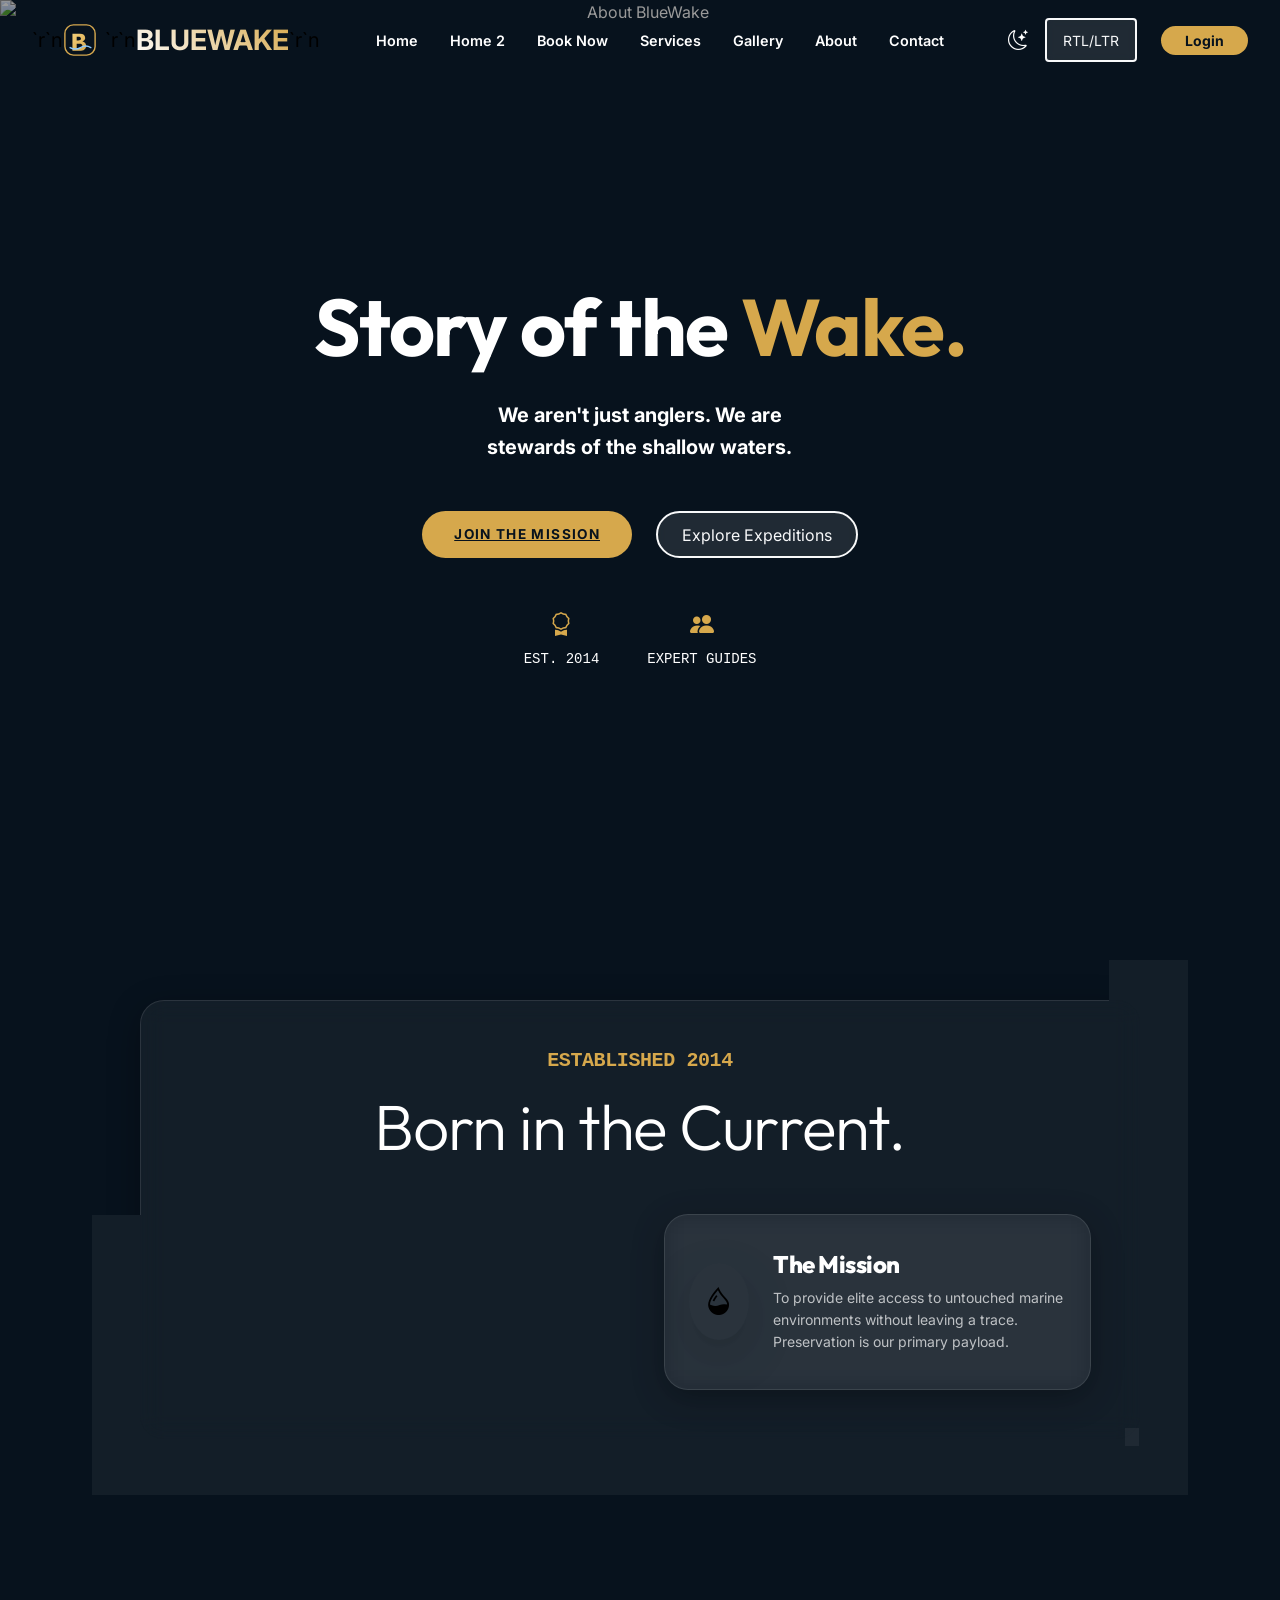
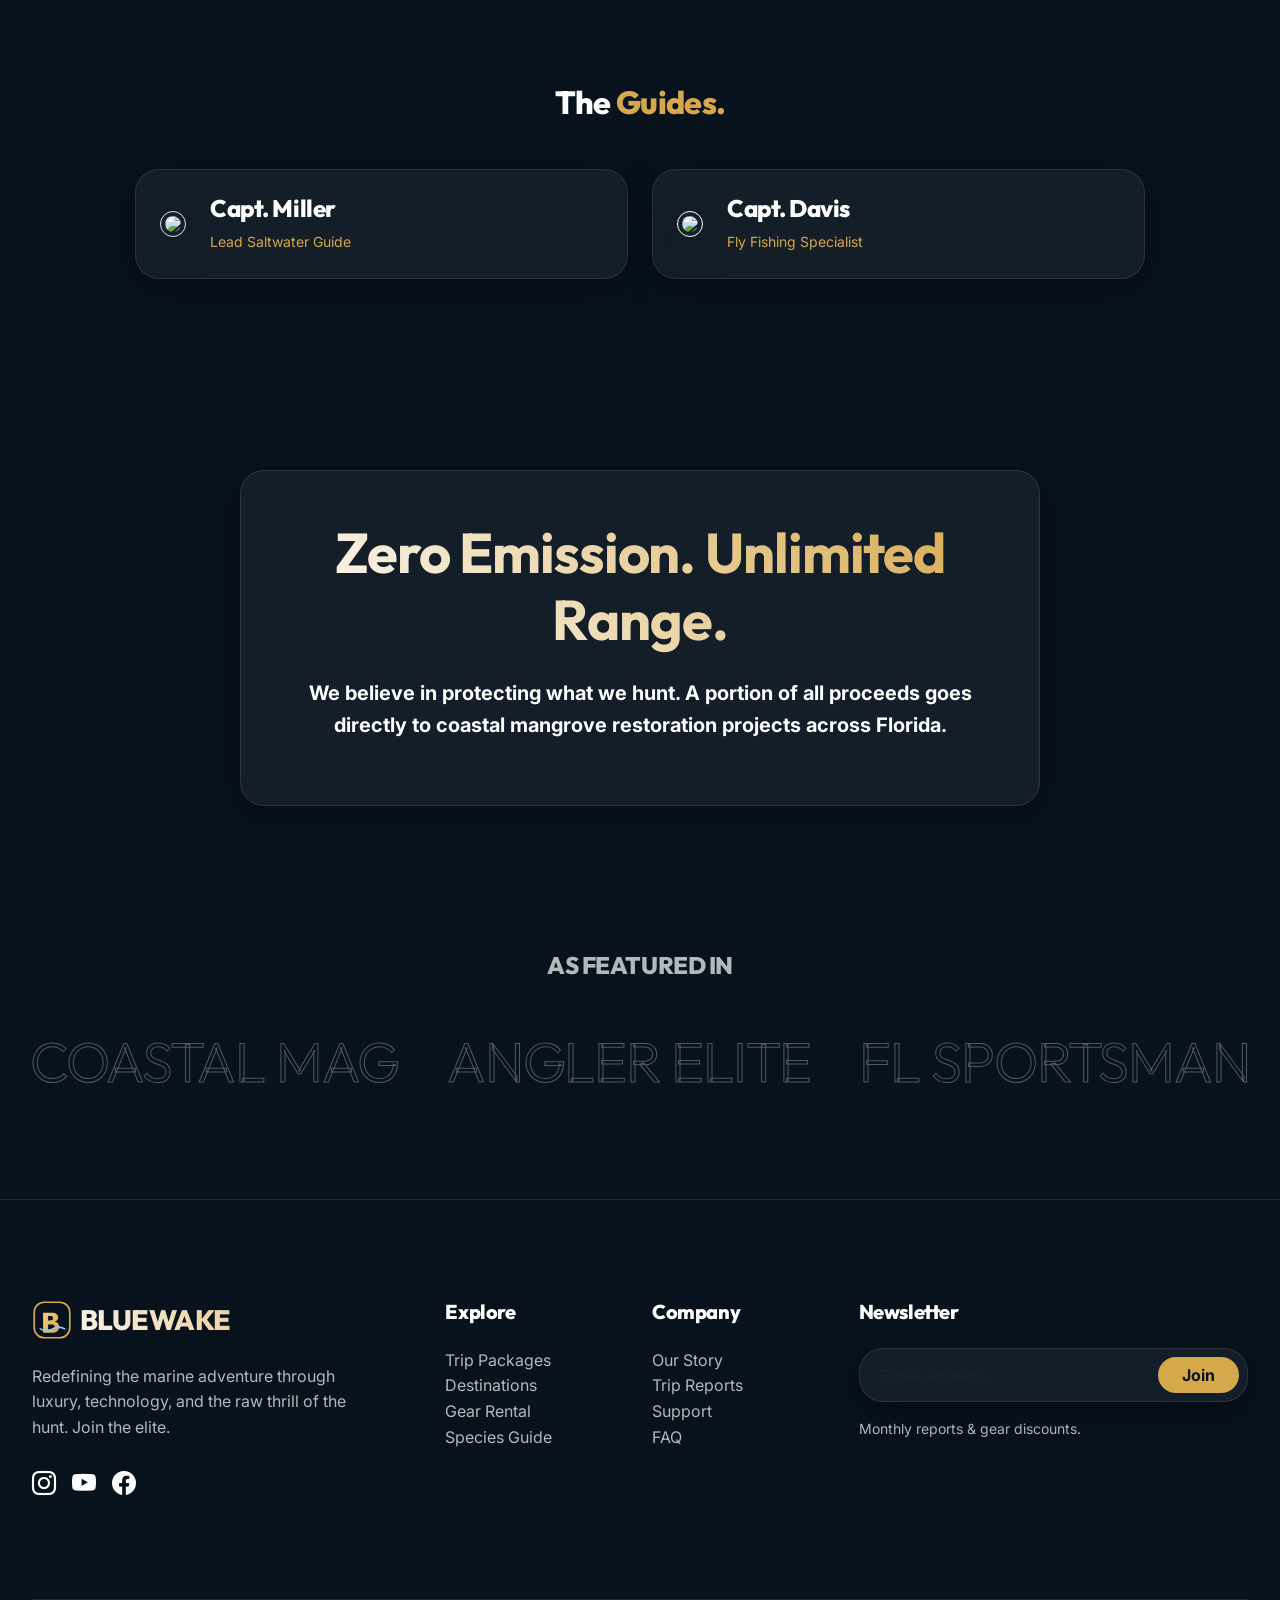
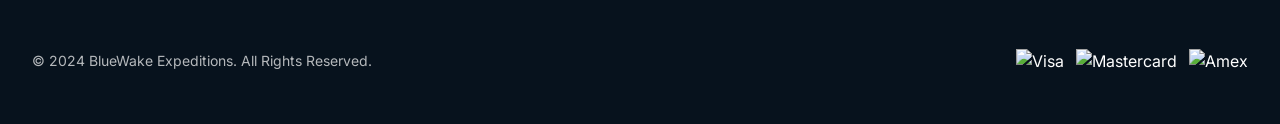
==== about.html @ 13f1f82b "Initial website update" ====
<!DOCTYPE html>
<html lang="en" dir="ltr" data-theme="dark">

<head>
    <meta charset="UTF-8">
    <meta name="viewport" content="width=device-width, initial-scale=1.0">
    <title>About Us | BlueWake Adventures</title>

    <!-- Bootstrap 5 CDN -->
    <link href="https://cdn.jsdelivr.net/npm/bootstrap@5.3.2/dist/css/bootstrap.min.css" rel="stylesheet">
    <link rel="stylesheet" href="https://cdn.jsdelivr.net/npm/bootstrap-icons@1.11.2/font/bootstrap-icons.min.css">

    <!-- Custom CSS -->
    <link rel="stylesheet" href="assets/css/style.css">
</head>

<body>
    <!-- Header / Navigation -->
    <nav class="navbar-marine navbar navbar-expand-xl">
        <div class="container-custom d-flex justify-content-between align-items-center w-100">
            <a class="navbar-brand d-flex align-items-center" href="index.html">`r`n                <img src="assets/images/bluewake-logo.svg" alt="BlueWake logo" class="brand-logo me-2">`r`n                <span class="fs-3 fw-bold text-gradient">BLUEWAKE</span>`r`n            </a>

            <button class="navbar-toggler border-0 text-white" type="button" data-bs-toggle="offcanvas"
                data-bs-target="#offcanvasNavbar">
                <i class="bi bi-list fs-1"></i>
            </button>

            <div class="collapse navbar-collapse d-none d-xl-flex" id="navbarNav">
                <ul class="navbar-nav mx-auto">
                    <li class="nav-item"><a class="nav-link" href="index.html">Home</a></li>
                    <li class="nav-item"><a class="nav-link " href="home-2.html">Home 2</a></li>
                    <li class="nav-item"><a class="nav-link " href="book-now.html">Book Now</a></li>
                    <li class="nav-item"><a class="nav-link " href="services.html">Services</a></li>
                    <li class="nav-item"><a class="nav-link " href="gallery.html">Gallery</a></li>
                    <li class="nav-item"><a class="nav-link active" href="about.html">About</a></li>
                    <li class="nav-item"><a class="nav-link " href="contact.html">Contact</a></li>
                </ul>
            </div>

            <div class="d-none d-xl-flex align-items-center gap-3 ms-lg-4">
                <button class="theme-toggle btn btn-link text-white p-0"><i class="bi bi-moon-stars fs-5"></i></button>
                <button class="rtl-toggle btn btn-outline-light btn-sm px-3">RTL/LTR</button>
                <a href="login.html" class="btn btn-accent rounded-pill px-4 btn-sm ms-2">Login</a>
            </div>
        </div>
    </nav>

    <!-- Offcanvas Menu for Mobile -->
    <div class="offcanvas offcanvas-end glass-panel" tabindex="-1" id="offcanvasNavbar">
        <div class="offcanvas-header border-bottom border-secondary">
            <h5 class="offcanvas-title text-gradient d-flex align-items-center gap-2 mb-0"><img src="assets/images/bluewake-logo.svg" alt="BlueWake logo" class="brand-logo offcanvas-brand-logo"> <span>BLUEWAKE</span></h5>
            <button type="button" class="btn-close btn-close-white" data-bs-dismiss="offcanvas"></button>
        </div>
        <div class="offcanvas-body d-flex flex-column h-100">
            <ul class="navbar-nav mb-auto">
                <li class="nav-item"><a class="nav-link" href="index.html">Home</a></li>
                <li class="nav-item"><a class="nav-link" href="home-2.html">Home 2</a></li>
                <li class="nav-item"><a class="nav-link" href="book-now.html">Book Now</a></li>
                <li class="nav-item"><a class="nav-link" href="services.html">Services</a></li>
                <li class="nav-item"><a class="nav-link" href="gallery.html">Gallery</a></li>
                <li class="nav-item"><a class="nav-link active" href="about.html">About</a></li>
                <li class="nav-item"><a class="nav-link" href="contact.html">Contact</a></li>
            </ul>

            <div class="mt-auto pt-4 border-top border-secondary">
                <div class="d-flex align-items-center justify-content-between mb-4">
                    <span class="small text-muted text-uppercase tracking-widest">Interface</span>
                    <div class="d-flex gap-3">
                        <button class="theme-toggle btn btn-link text-white p-0"><i
                                class="bi bi-moon-stars fs-5"></i></button>
                        <button class="rtl-toggle btn btn-outline-light btn-sm px-3">RTL/LTR</button>
                    </div>
                </div>
                <a class="btn btn-accent w-100 rounded-pill" href="login.html">Login Terminal</a>
            </div>
        </div>
    </div>

    <section class="hero-section text-center overflow-hidden">
        <img src="https://images.pexels.com/photos/6230024/pexels-photo-6230024.jpeg?auto=compress&cs=tinysrgb&dpr=1&w=500" alt="About BlueWake" class="hero-video-bg">
        <div class="hero-overlay"></div>
        <div class="container-custom z-1">
            <h1 class="display-1 fw-bold text-white mb-4">Story of the <span class='text-accent'>Wake.</span></h1>
            <p class="lead text-white-50 mb-5 mx-auto col-lg-6">We aren't just anglers. We are stewards of the shallow
                waters.</p>
            <div class="d-flex flex-wrap justify-content-center gap-3 gap-md-4 reveal reveal-up delay-2 mt-5">
                <a href="contact.html" class="btn-marine rounded-pill">Join the Mission</a>
                <a href="services.html" class="btn btn-outline-light rounded-pill">Explore Expeditions</a>
            </div>
            <div class="d-flex flex-wrap justify-content-center gap-5 mt-5 reveal reveal-up delay-3 opacity-75">
                <div class="text-center">
                    <i class="bi bi-award text-accent fs-4"></i>
                    <div class="small text-white mt-1 uppercase font-monospace">EST. 2014</div>
                </div>
                <div class="text-center">
                    <i class="bi bi-people-fill text-accent fs-4"></i>
                    <div class="small text-white mt-1 uppercase font-monospace">EXPERT GUIDES</div>
                </div>
            </div>
        </div>
    </section>
    <!-- Redesigned Section 1: Legacy & Mission -->
    <section class="section-padding overflow-hidden">
        <div class="container-custom">
            <div class="glass-panel mx-auto p-5 hover-tilt border-accent" style="max-width: 1000px;">
                <div class="text-center mb-5">
                    <h5 class="text-accent font-monospace mb-3">ESTABLISHED 2014</h5>
                    <h2 class="display-3 mb-4">Born in the <span class="text-white">Current.</span></h2>
                </div>
                <div class="row justify-content-center g-5">
                    <div class="col-lg-6">
                        <p class="lead text-muted">BlueWake started as a single kayak and a passion for silence in the
                            central Florida mangroves. Today, we are the premier provider of luxury paddle expeditions
                            for those who prioritize stealth over speed.</p>
                    </div>
                    <div class="col-lg-6">
                        <div
                            class="p-4 glass-panel h-100 d-flex flex-column flex-sm-row align-items-center text-center text-sm-start gap-4">
                            <div class="p-3 bg-accent rounded-circle shadow-lg flex-shrink-0">
                                <i class="bi bi-droplet-half fs-3 text-black"></i>
                            </div>
                            <div>
                                <h4 class="mb-2">The Mission</h4>
                                <p class="text-muted small mb-0">To provide elite access to untouched marine
                                    environments
                                    without leaving a trace. Preservation is our primary payload.</p>
                            </div>
                        </div>
                    </div>
                </div>
            </div>
        </div>
    </section>

    <!-- Section 2 -->
    <section class="py-5 bg-card mt-5">
        <div class="container-custom py-5 reveal">
            <h2 class="text-center mb-5">The <span class="text-accent">Guides.</span></h2>
            <div class="row g-4 justify-content-center">
                <div class="col-md-5 hover-tilt">
                    <div class="glass-panel d-flex align-items-center p-4 h-100">
                        <img src="https://images.unsplash.com/photo-1506744038136-46273834b3fb?w=100&h=100&fit=crop"
                            class="rounded-circle shadow-lg me-4 border border-accent p-1">
                        <div>
                            <h4>Capt. Miller</h4>
                            <p class="text-accent small mb-0">Lead Saltwater Guide</p>
                        </div>
                    </div>
                </div>
                <div class="col-md-5 hover-tilt">
                    <div class="glass-panel d-flex align-items-center p-4 h-100 border-accent">
                        <img src="https://images.unsplash.com/photo-1544526226-d4568090ffb8?w=100&h=100&fit=crop"
                            class="rounded-circle shadow-lg me-4 border border-white p-1">
                        <div>
                            <h4>Capt. Davis</h4>
                            <p class="text-accent small mb-0">Fly Fishing Specialist</p>
                        </div>
                    </div>
                </div>
            </div>
        </div>
    </section>

    <!-- Section 3 -->
    <section class="py-5 my-5 parallax-bg"
        style="background-image: url('https://images.unsplash.com/photo-1493630656093-4e3ad03c7349?q=80&w=1600'); padding: 200px 0;">
        <div class="container-custom z-1 text-center reveal glass-panel mx-auto p-5 hover-tilt"
            style="max-width:800px;">
            <h2 class="display-4 fw-bold text-gradient mb-4">Zero Emission. Unlimited Range.</h2>
            <p class="lead text-muted mx-auto">We believe in protecting what we hunt. A portion of all proceeds goes
                directly to coastal mangrove restoration projects across Florida.</p>
        </div>
    </section>

    <!-- Section 4 -->
    <section class="py-5 text-center mb-5 reveal">
        <h4 class="mb-5 text-muted">AS FEATURED IN</h4>
        <div class="d-flex justify-content-center gap-5 flex-wrap opacity-50">
            <h2 class="text-stroke display-4 hover-tilt">COASTAL MAG</h2>
            <h2 class="text-stroke display-4 hover-tilt">ANGLER ELITE</h2>
            <h2 class="text-stroke display-4 hover-tilt">FL SPORTSMAN</h2>
        </div>
    </section>

    <footer class="mt-5">
        <div class="container-custom">
            <div class="row">
                <div class="col-lg-4 mb-5">
                    <h3 class="text-gradient mb-4 d-flex align-items-center gap-2"><img src="assets/images/bluewake-logo.svg" alt="BlueWake logo" class="brand-logo footer-brand-logo"> <span>BLUEWAKE</span></h3>
                    <p class="text-muted pe-lg-5">Redefining the marine adventure through luxury, technology, and the
                        raw thrill of the hunt. Join the elite.</p>
                    <div class="d-flex gap-3 mt-4">
                        <a href="#" class="fs-4 text-white hover-accent"><i class="bi bi-instagram"></i></a>
                        <a href="#" class="fs-4 text-white hover-accent"><i class="bi bi-youtube"></i></a>
                        <a href="#" class="fs-4 text-white hover-accent"><i class="bi bi-facebook"></i></a>
                    </div>
                </div>
                <div class="col-lg-2 col-md-4 mb-4">
                    <h5 class="mb-4">Explore</h5>
                    <ul class="list-unstyled">
                        <li><a href="trips.html" class="text-muted text-decoration-none">Trip Packages</a></li>
                        <li><a href="destinations.html" class="text-muted text-decoration-none">Destinations</a></li>
                        <li><a href="gear-rental.html" class="text-muted text-decoration-none">Gear Rental</a></li>
                        <li><a href="species-guide.html" class="text-muted text-decoration-none">Species Guide</a></li>
                    </ul>
                </div>
                <div class="col-lg-2 col-md-4 mb-4">
                    <h5 class="mb-4">Company</h5>
                    <ul class="list-unstyled">
                        <li><a href="about.html" class="text-muted text-decoration-none">Our Story</a></li>
                        <li><a href="blog.html" class="text-muted text-decoration-none">Trip Reports</a></li>
                        <li><a href="contact.html" class="text-muted text-decoration-none">Support</a></li>
                        <li><a href="faq.html" class="text-muted text-decoration-none">FAQ</a></li>
                    </ul>
                </div>
                <div class="col-lg-4 col-md-4 mb-4">
                    <h5 class="mb-4">Newsletter</h5>
                    <div class="glass-panel p-2 d-flex">
                        <input type="email" class="form-control bg-transparent border-0 text-white"
                            placeholder="Email Address">
                        <button class="btn btn-accent rounded-pill px-4">Join</button>
                    </div>
                    <small class="text-muted mt-3 d-block">Monthly reports & gear discounts.</small>
                </div>
            </div>
            <hr class="my-5 border-secondary">
            <div class="row align-items-center">
                <div class="col-md-6 text-center text-md-start">
                    <p class="small text-muted mb-0">© 2024 BlueWake Expeditions. All Rights Reserved.</p>
                </div>
                <div class="col-md-6 text-center text-md-end mt-3 mt-md-0">
                    <img src="https://img.icons8.com/color/48/visa.png" alt="Visa" width="30">
                    <img src="https://img.icons8.com/color/48/mastercard.png" alt="Mastercard" width="30" class="ms-2">
                    <img src="https://img.icons8.com/color/48/amex.png" alt="Amex" width="30" class="ms-2">
                </div>
            </div>
        </div>
    </footer>

    <!-- Scripts -->
    <script src="https://cdn.jsdelivr.net/npm/bootstrap@5.3.2/dist/js/bootstrap.bundle.min.js"></script>
    <script src="assets/js/main.js"></script>
</body>

</html>
---- assets/css/style.css ----
@import url('https://fonts.googleapis.com/css2?family=Outfit:wght@300;400;600;800&family=Inter:wght@300;400;600&display=swap');

:root {
    /* Primary Deep Ocean */
    --ocean-h: 210;
    --ocean-s: 61%;
    --ocean-l: 7%;

    /* Secondary Marine Blue */
    --marine-h: 206;
    --marine-s: 59%;
    --marine-l: 18%;

    /* Accent Tropical Gold */
    --gold-h: 40;
    --gold-s: 63%;
    --gold-l: 57%;

    /* CSS Variables */
    --primary: hsl(var(--ocean-h), var(--ocean-s), var(--ocean-l));
    --secondary: hsl(var(--marine-h), var(--marine-s), var(--marine-l));
    --accent: hsl(var(--gold-h), var(--gold-s), var(--gold-l));
    --accent-glow: hsla(var(--gold-h), var(--gold-s), var(--gold-l), 0.3);

    --bg-deep: #07121D;
    --bg-card: rgba(18, 48, 71, 0.4);
    --text-main: #ffffff;
    --text-muted: rgba(255, 255, 255, 0.7);
    --glass-border: rgba(255, 255, 255, 0.1);
    --glass-bg: rgba(255, 255, 255, 0.05);

    /* Spacing & Transitions */
    --transition-smooth: all 0.5s cubic-bezier(0.4, 0, 0.2, 1);
    --transition-bounce: all 0.6s cubic-bezier(0.68, -0.55, 0.265, 1.55);
}

[data-theme="light"] {
    --bg-deep: #f8fafc;
    --bg-card: rgba(255, 255, 255, 0.8);
    --text-main: #0f172a;
    --text-muted: #334155;
    /* Darker, higher contrast for sub-text */
    --glass-border: rgba(15, 23, 42, 0.1);
    --glass-bg: rgba(255, 255, 255, 0.6);
    --primary: hsl(var(--ocean-h), var(--ocean-s), 15%);
}

/* Global Text Visibility Fixes */
.text-muted {
    color: var(--text-muted) !important;
}

/* Light Mode Global Visibility Overrides */
[data-theme="light"] .glass-panel .text-white,
[data-theme="light"] .glass-panel .text-white-50,
[data-theme="light"] footer .text-white,
[data-theme="light"] footer .text-white-50,
[data-theme="light"] .offcanvas .text-white {
    color: var(--text-main) !important;
}

[data-theme="light"] .btn-outline-light {
    color: var(--text-main);
    border-color: var(--text-main);
    background: rgba(255, 255, 255, 0.2);
    backdrop-filter: blur(5px);
}

.btn-outline-light {
    backdrop-filter: blur(5px);
    background: rgba(255, 255, 255, 0.1);
    border-width: 2px;
    padding: 0.6rem 1.5rem;
}

[data-theme="light"] .btn-outline-light:hover {
    background-color: var(--text-main);
    color: var(--bg-deep);
}

[data-theme="light"] .form-control {
    color: var(--text-main) !important;
}

[data-theme="light"] .form-control::placeholder {
    color: var(--text-muted);
}

[data-theme="light"] .btn-close-white {
    filter: invert(1) grayscale(100%) brightness(0);
}

[data-theme="light"] .contact-social-icon {
    color: var(--text-main) !important;
}

/* Guarantee Navbar Legibility in Light Mode */
[data-theme="light"] .navbar-marine {
    background: rgba(255, 255, 255, 0.8) !important;
    backdrop-filter: blur(15px);
    border-bottom: 1px solid rgba(0, 0, 0, 0.05);
}

[data-theme="light"] .navbar-marine .text-white {
    color: var(--text-main) !important;
}

[data-theme="light"] .text-gradient {
    background: linear-gradient(135deg, var(--accent) 0%, var(--primary) 100%);
    -webkit-background-clip: text;
    background-clip: text;
    -webkit-text-fill-color: transparent;
}

* {
    margin: 0;
    padding: 0;
    box-sizing: border-box;
}

body {
    font-family: 'Inter', sans-serif;
    background-color: var(--bg-deep);
    color: var(--text-main);
    overflow-x: hidden;
    line-height: 1.6;
    transition: background-color 0.5s ease;
}

h1,
h2,
h3,
h4,
h5,
h6 {
    font-family: 'Outfit', sans-serif;
    font-weight: 800;
    letter-spacing: -0.02em;
}

.brand-logo {
    width: 34px;
    height: 34px;
    object-fit: contain;
    flex-shrink: 0;
}

.offcanvas-brand-logo {
    width: 28px;
    height: 28px;
}

.footer-brand-logo {
    width: 40px;
    height: 40px;
}

.auth-brand-logo {
    width: 42px;
    height: 42px;
}

/* RTL Helpers - Using Logical Properties */
[dir="rtl"] {
    text-align: right;
}

/* Base Layout Utilities */
.container-custom {
    max-width: 1600px;
    margin-inline: auto;
    padding-inline: 2rem;
}

/* Cinematic Glassmorphism */
.glass-panel {
    background: var(--glass-bg);
    backdrop-filter: blur(12px);
    -webkit-backdrop-filter: blur(12px);
    border: 1px solid var(--glass-border);
    border-radius: 24px;
    box-shadow: 0 8px 32px 0 rgba(0, 0, 0, 0.3);
}

/* Anti-Gravity Animations */
@keyframes float {
    0% {
        transform: translateY(0px) rotate(0deg);
    }

    50% {
        transform: translateY(-15px) rotate(1deg);
    }

    100% {
        transform: translateY(0px) rotate(0deg);
    }
}

@keyframes drift {
    0% {
        transform: translateX(0px);
    }

    50% {
        transform: translateX(10px);
    }

    100% {
        transform: translateX(0px);
    }
}

@keyframes water-ripple {
    0% {
        transform: scale(0.8);
        opacity: 0.5;
    }

    100% {
        transform: scale(1.5);
        opacity: 0;
    }
}

.float-element {
    animation: float 6s ease-in-out infinite;
}

.drift-element {
    animation: drift 8s ease-in-out infinite;
}

/* Premium Buttons */
.btn-marine {
    background: var(--accent);
    color: var(--bg-deep);
    border: none;
    padding: 0.8rem 2rem;
    border-radius: 50px;
    font-weight: 700;
    text-transform: uppercase;
    font-size: 0.85rem;
    letter-spacing: 0.1em;
    transition: var(--transition-bounce);
    position: relative;
    overflow: hidden;
    z-index: 1;
}

.btn-marine:hover {
    transform: scale(1.05) translateY(-3px);
    box-shadow: 0 10px 20px var(--accent-glow);
}

.btn-accent {
    background: var(--accent);
    color: var(--bg-deep) !important;
    border: none;
    font-weight: 700;
    transition: var(--transition-smooth);
}

.btn-accent:hover {
    background: #fff;
    transform: translateY(-2px);
    box-shadow: 0 5px 15px var(--accent-glow);
}

/* Navigation */
.navbar-marine {
    position: fixed;
    top: 0;
    width: 100%;
    z-index: 1000;
    padding: 0.8rem 0;
    transition: var(--transition-smooth);
}

.navbar-marine.scrolled {
    background: var(--bg-card);
    backdrop-filter: blur(20px);
    padding: 1rem 0;
    border-bottom: 1px solid var(--glass-border);
}

.nav-link {
    color: var(--text-main) !important;
    font-weight: 600;
    margin-inline: 0.5rem;
    font-size: 0.9rem;
    position: relative;
    white-space: nowrap;
}

.nav-link::after {
    content: '';
    position: absolute;
    bottom: -5px;
    inset-inline-start: 0;
    width: 0;
    height: 2px;
    background: var(--accent);
    transition: var(--transition-smooth);
}

.nav-link:hover::after {
    width: 100%;
}

/* Hero Section */
.hero-section {
    min-height: 100vh;
    display: flex;
    align-items: center;
    position: relative;
    overflow: hidden;
    padding-top: 80px;
    padding-bottom: 30px;
}

@media (max-width: 768px) {
    .hero-section {
        padding-top: 140px;
        align-items: center;
        /* Center content vertically */
    }
}

.hero-video-bg {
    position: absolute;
    top: 0;
    left: 0;
    width: 100%;
    height: 100%;
    object-fit: cover;
    z-index: -1;
    filter: brightness(0.6);
}

.hero-overlay {
    position: absolute;
    top: 0;
    left: 0;
    width: 100%;
    height: 100%;
    background: linear-gradient(to bottom, transparent 80%, rgba(7, 18, 29, 0.4));
    z-index: 0;
}

.hero-content {
    position: relative;
    z-index: 2;
}

.hero-title {
    font-size: clamp(2.2rem, 10vw, 6rem);
    line-height: 1.1;
    margin-bottom: 2rem;
}

.text-gradient {
    background: linear-gradient(45deg, #fff, var(--accent));
    -webkit-background-clip: text;
    background-clip: text;
    -webkit-text-fill-color: transparent;
}

/* Trip Cards */
.trip-card {
    border-radius: 30px;
    overflow: hidden;
    height: 450px;
    position: relative;
    transition: var(--transition-smooth);
}

.trip-card-img {
    width: 100%;
    height: 100%;
    object-fit: cover;
    transition: var(--transition-smooth);
}

.trip-card:hover .trip-card-img {
    transform: scale(1.1);
}

.trip-card-overlay {
    position: absolute;
    inset: 0;
    background: linear-gradient(transparent, rgba(0, 0, 0, 0.8));
    display: flex;
    flex-direction: column;
    justify-content: flex-end;
    padding: 2rem;
}

.trip-card-overlay h3 {
    color: #ffffff !important;
}

/* Responsive Grid */
.marine-grid {
    display: grid;
    grid-template-columns: repeat(auto-fit, minmax(300px, 1fr));
    gap: 2rem;
}

/* Footer Section */
footer {
    background: var(--primary);
    padding: 100px 0 50px;
    border-top: 1px solid var(--glass-border);
}

footer .hover-accent {
    display: inline-flex;
    align-items: center;
    transition: color 0.25s ease, transform 0.25s ease;
}

footer .hover-accent:hover,
footer .hover-accent:focus-visible {
    color: var(--accent) !important;
    transform: translateY(-2px);
}

footer .list-unstyled a.text-muted {
    display: inline-block;
    transition: color 0.25s ease, transform 0.25s ease;
}

footer .list-unstyled a.text-muted:hover,
footer .list-unstyled a.text-muted:focus-visible {
    color: var(--accent) !important;
    transform: translateX(4px);
}

[data-theme="light"] footer h5 {
    color: #f8fbff !important;
}

[data-theme="light"] footer .text-muted,
[data-theme="light"] footer .list-unstyled a.text-muted {
    color: rgba(248, 251, 255, 0.74) !important;
}

/* Custom Scrollbar */
::-webkit-scrollbar {
    width: 8px;
}

::-webkit-scrollbar-track {
    background: var(--bg-deep);
}

::-webkit-scrollbar-thumb {
    background: var(--accent);
    border-radius: 10px;
}

/* Premium Reveal Animations */
.reveal {
    opacity: 1 !important;
    will-change: transform;
}

.reveal-up,
.reveal-down,
.reveal-left,
.reveal-right,
.reveal-scale {
    transform: none !important;
}

.revealed {
    opacity: 1 !important;
    transform: none !important;
}

/* Staggered Delay Utilities */
.delay-1 {
    transition-delay: 0.1s;
}

.delay-2 {
    transition-delay: 0.2s;
}

.delay-3 {
    transition-delay: 0.3s;
}

.delay-4 {
    transition-delay: 0.4s;
}

.delay-5 {
    transition-delay: 0.5s;
}

/* Alignment Utilities */
.section-padding {
    padding: 100px 0;
}

.section-padding-large {
    padding: 150px 0;
}

@media (max-width: 991px) {
    .section-padding {
        padding: 60px 0;
    }

    .section-padding-large {
        padding: 80px 0;
    }
}

/* Premium Animations & Layouts */
.parallax-bg {
    background-attachment: fixed !important;
    background-position: center !important;
    background-size: cover !important;
    position: relative;
    padding-top: 200px;
    padding-bottom: 120px;
}

.parallax-bg::before {
    content: '';
    position: absolute;
    inset: 0;
    background: linear-gradient(to bottom, rgba(7, 18, 29, 0.8), rgba(7, 18, 29, 0.4));
}

.z-1 {
    z-index: 1;
    position: relative;
}

.hover-tilt {
    transition: transform 0.5s cubic-bezier(0.4, 0, 0.2, 1) !important;
}

.hover-tilt:hover {
    transform: translateY(-12px) rotate(1deg) scale(1.02) !important;
}

.text-stroke {
    -webkit-text-stroke: 1px rgba(255, 255, 255, 0.6);
    color: transparent;
}

[data-theme="light"] .text-stroke {
    -webkit-text-stroke: 1px rgba(15, 23, 42, 0.7);
}

.scrolling-wrapper {
    display: flex;
    flex-wrap: nowrap;
    overflow-x: auto;
    padding-bottom: 1rem;
    -webkit-overflow-scrolling: touch;
}

.scrolling-card {
    flex: 0 0 auto;
    min-width: 350px;
    margin-right: 1.5rem;
}

.scrolling-wrapper::-webkit-scrollbar {
    height: 8px;
}

.scrolling-wrapper::-webkit-scrollbar-thumb {
    background: var(--accent);
    border-radius: 10px;
}

/* Unique Section Animations */
@keyframes pulse-gold {
    0% {
        box-shadow: 0 0 0 0 rgba(214, 168, 79, 0.4);
        transform: scale(1);
    }

    70% {
        box-shadow: 0 0 0 20px rgba(214, 168, 79, 0);
        transform: scale(1.02);
    }

    100% {
        box-shadow: 0 0 0 0 rgba(214, 168, 79, 0);
        transform: scale(1);
    }
}

.pulse-gold {
    animation: pulse-gold 3s infinite;
}

@keyframes glitch {
    0% {
        transform: translate(0);
    }

    20% {
        transform: translate(-2px, 2px);
    }

    40% {
        transform: translate(-2px, -2px);
    }

    60% {
        transform: translate(2px, 2px);
    }

    80% {
        transform: translate(2px, -2px);
    }

    100% {
        transform: translate(0);
    }
}

.tech-glitch:hover {
    animation: glitch 0.3s cubic-bezier(.25, .46, .45, .94) both infinite;
}

@keyframes bubble-rise {
    0% {
        transform: translateY(0) scale(1);
        opacity: 0;
    }

    50% {
        opacity: 0.5;
    }

    100% {
        transform: translateY(-100px) scale(1.5);
        opacity: 0;
    }
}

.bubble {
    position: absolute;
    background: rgba(255, 255, 255, 0.1);
    border: 1px solid rgba(255, 255, 255, 0.1);
    border-radius: 50%;
    pointer-events: none;
    animation: bubble-rise 4s infinite ease-in;
}

.bg-conservation {
    background: linear-gradient(135deg, #07121D 0%, #0a2a1a 100%);
}

.bg-tech {
    background: linear-gradient(135deg, #07121D 0%, #123047 100%);
}

.bg-elite {
    background: linear-gradient(135deg, #07121D 0%, #1a1505 100%);
}

/* Utility Classes */
.text-accent {
    color: var(--accent) !important;
}

.w-fit {
    width: fit-content;
}

.badge.bg-accent {
    background-color: var(--accent) !important;
    color: #07121d !important;
}

/* Visibility Fixes for Dark Sections */
.bg-conservation,
.bg-tech,
.bg-elite,
.bg-stealth,
.bg-tropical,
.hero-section {
    color: #ffffff !important;
}

.bg-conservation h1,
.bg-conservation h2,
.bg-conservation h3,
.bg-conservation h4,
.bg-conservation h5,
.bg-tech h1,
.bg-tech h2,
.bg-tech h3,
.bg-tech h4,
.bg-tech h5,
.bg-elite h1,
.bg-elite h2,
.bg-elite h3,
.bg-elite h4,
.bg-elite h5,
.bg-stealth h1,
.bg-stealth h2,
.bg-stealth h3,
.bg-stealth h4,
.bg-stealth h5,
.bg-tropical h1,
.bg-tropical h2,
.bg-tropical h3,
.bg-tropical h4,
.bg-tropical h5,
.hero-section h1,
.hero-section h2,
.hero-section h3,
.hero-section h4,
.hero-section h5 {
    color: #ffffff !important;
}

.bg-conservation .text-muted,
.bg-tech .text-muted,
.bg-elite .text-muted,
.bg-stealth .text-muted,
.bg-tropical .text-muted,
/* Hero Section Subtext Visibility Fix */
.hero-section p,
.parallax-bg p,
.hero-section .text-muted,
.parallax-bg .text-muted,
.hero-section .text-white-50,
.parallax-bg .text-white-50 {
    font-weight: 700 !important;
    color: #ffffff !important;
}

/* Ensure headings inherit theme color generally */
h1,
h2,
h3,
h4,
h5,
h6 {
    color: var(--text-main);
}

/* Specialized Animation for Home 2 Sections */
@keyframes stealth-scan {
    0% {
        background-position: -200% 0;
    }

    100% {
        background-position: 200% 0;
    }
}

.stealth-overlay {
    position: relative;
    overflow: hidden;
}

.stealth-overlay::after {
    content: '';
    position: absolute;
    top: 0;
    left: 0;
    width: 100%;
    height: 100%;
    background: linear-gradient(90deg, transparent, rgba(255, 255, 255, 0.05), transparent);
    background-size: 200% 100%;
    animation: stealth-scan 4s linear infinite;
    pointer-events: none;
}

@keyframes wave-distort {

    0%,
    100% {
        border-radius: 60% 40% 30% 70% / 60% 30% 70% 40%;
    }

    50% {
        border-radius: 30% 60% 70% 40% / 50% 60% 30% 60%;
    }
}

.wave-shape {
    animation: wave-distort 8s ease-in-out infinite;
}

.bg-stealth {
    background: linear-gradient(135deg, #07121D 0%, #030a0f 100%);
}

.bg-tropical {
    background: linear-gradient(135deg, #07121D 0%, #051a1a 100%);
}
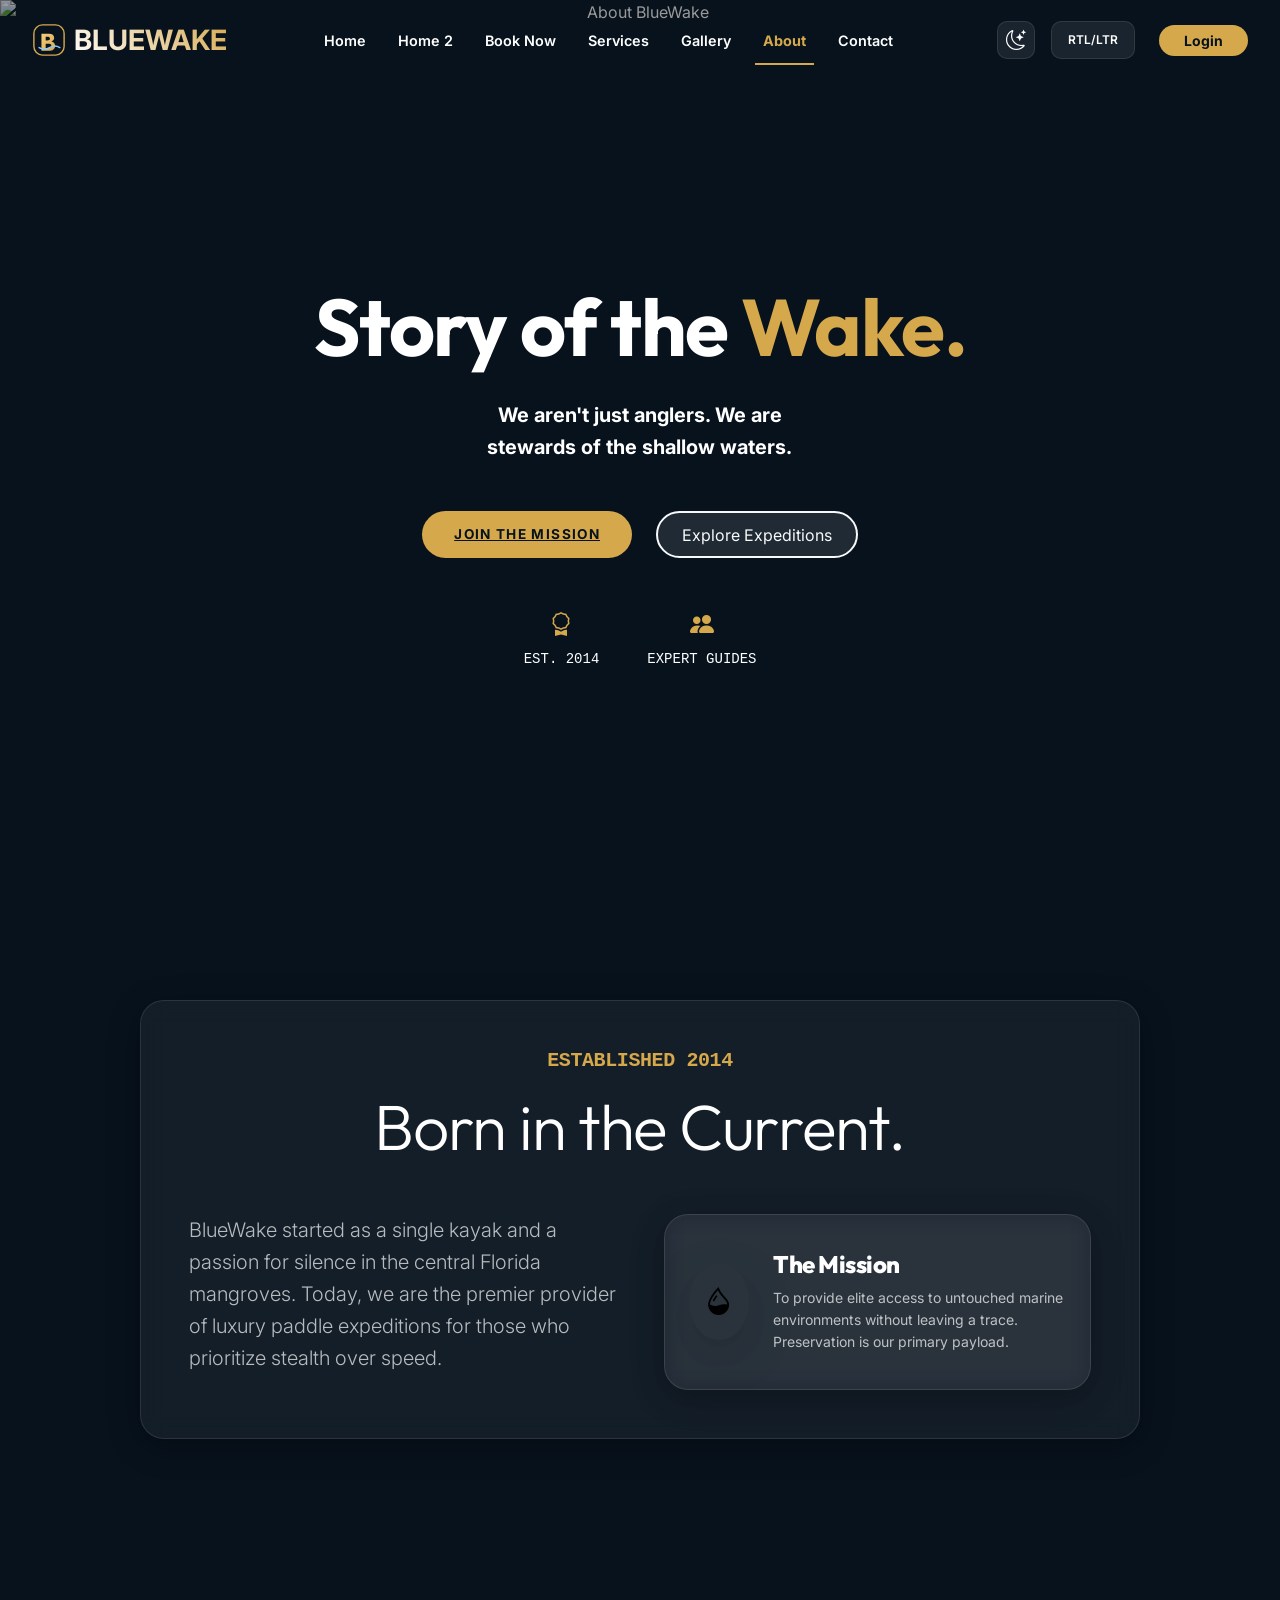
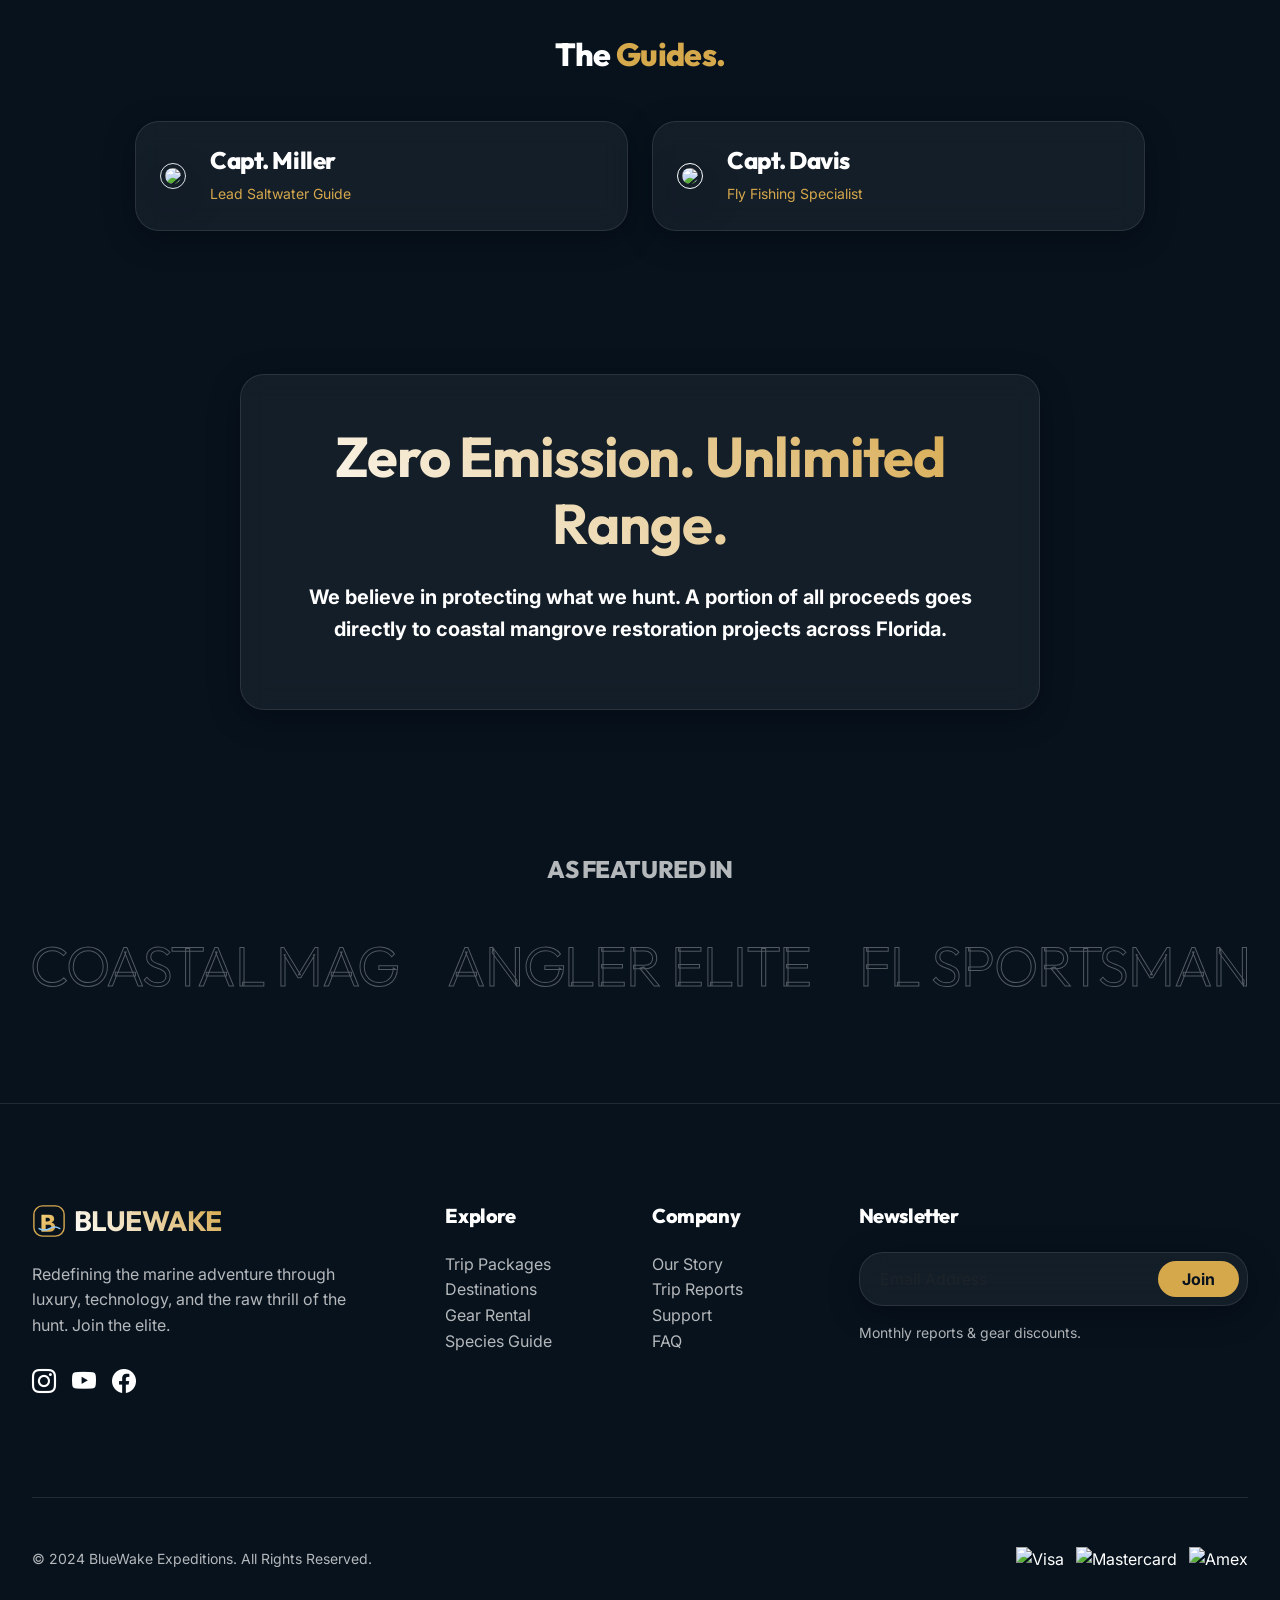
==== commit d8441b53: "UI refinements and fixed styling issues." ====
--- a/about.html
+++ b/about.html
@@ -5,6 +5,7 @@
     <meta charset="UTF-8">
     <meta name="viewport" content="width=device-width, initial-scale=1.0">
     <title>About Us | BlueWake Adventures</title>
+    <link rel="icon" type="image/svg+xml" href="assets/images/bluewake-logo.svg">
 
     <!-- Bootstrap 5 CDN -->
     <link href="https://cdn.jsdelivr.net/npm/bootstrap@5.3.2/dist/css/bootstrap.min.css" rel="stylesheet">
@@ -18,7 +19,10 @@
     <!-- Header / Navigation -->
     <nav class="navbar-marine navbar navbar-expand-xl">
         <div class="container-custom d-flex justify-content-between align-items-center w-100">
-            <a class="navbar-brand d-flex align-items-center" href="index.html">`r`n                <img src="assets/images/bluewake-logo.svg" alt="BlueWake logo" class="brand-logo me-2">`r`n                <span class="fs-3 fw-bold text-gradient">BLUEWAKE</span>`r`n            </a>
+            <a class="navbar-brand d-flex align-items-center" href="index.html">
+                <img src="assets/images/bluewake-logo.svg" alt="BlueWake logo" class="brand-logo me-2">
+                <span class="fs-3 fw-bold text-gradient">BLUEWAKE</span>
+            </a>
 
             <button class="navbar-toggler border-0 text-white" type="button" data-bs-toggle="offcanvas"
                 data-bs-target="#offcanvasNavbar">
@@ -48,7 +52,10 @@
     <!-- Offcanvas Menu for Mobile -->
     <div class="offcanvas offcanvas-end glass-panel" tabindex="-1" id="offcanvasNavbar">
         <div class="offcanvas-header border-bottom border-secondary">
-            <h5 class="offcanvas-title text-gradient d-flex align-items-center gap-2 mb-0"><img src="assets/images/bluewake-logo.svg" alt="BlueWake logo" class="brand-logo offcanvas-brand-logo"> <span>BLUEWAKE</span></h5>
+            <h5 class="offcanvas-title text-gradient d-flex align-items-center gap-2 mb-0"><img
+                    src="assets/images/bluewake-logo.svg" alt="BlueWake logo" class="brand-logo offcanvas-brand-logo">
+                <span>BLUEWAKE</span>
+            </h5>
             <button type="button" class="btn-close btn-close-white" data-bs-dismiss="offcanvas"></button>
         </div>
         <div class="offcanvas-body d-flex flex-column h-100">
@@ -64,20 +71,21 @@
 
             <div class="mt-auto pt-4 border-top border-secondary">
                 <div class="d-flex align-items-center justify-content-between mb-4">
-                    <span class="small text-muted text-uppercase tracking-widest">Interface</span>
+                    <span class="small text-muted text-uppercase tracking-widest"></span>
                     <div class="d-flex gap-3">
                         <button class="theme-toggle btn btn-link text-white p-0"><i
                                 class="bi bi-moon-stars fs-5"></i></button>
                         <button class="rtl-toggle btn btn-outline-light btn-sm px-3">RTL/LTR</button>
                     </div>
                 </div>
-                <a class="btn btn-accent w-100 rounded-pill" href="login.html">Login Terminal</a>
+                <a class="btn btn-accent w-100 rounded-pill" href="login.html">Login</a>
             </div>
         </div>
     </div>
 
     <section class="hero-section text-center overflow-hidden">
-        <img src="https://images.pexels.com/photos/6230024/pexels-photo-6230024.jpeg?auto=compress&cs=tinysrgb&dpr=1&w=500" alt="About BlueWake" class="hero-video-bg">
+        <img src="https://images.pexels.com/photos/6230024/pexels-photo-6230024.jpeg?auto=compress&cs=tinysrgb&dpr=1&w=500"
+            alt="About BlueWake" class="hero-video-bg">
         <div class="hero-overlay"></div>
         <div class="container-custom z-1">
             <h1 class="display-1 fw-bold text-white mb-4">Story of the <span class='text-accent'>Wake.</span></h1>
@@ -85,7 +93,8 @@
                 waters.</p>
             <div class="d-flex flex-wrap justify-content-center gap-3 gap-md-4 reveal reveal-up delay-2 mt-5">
                 <a href="contact.html" class="btn-marine rounded-pill">Join the Mission</a>
-                <a href="services.html" class="btn btn-outline-light rounded-pill">Explore Expeditions</a>
+                <a href="services.html" class="btn btn-outline-light rounded-pill about-explore-btn">Explore
+                    Expeditions</a>
             </div>
             <div class="d-flex flex-wrap justify-content-center gap-5 mt-5 reveal reveal-up delay-3 opacity-75">
                 <div class="text-center">
@@ -102,7 +111,7 @@
     <!-- Redesigned Section 1: Legacy & Mission -->
     <section class="section-padding overflow-hidden">
         <div class="container-custom">
-            <div class="glass-panel mx-auto p-5 hover-tilt border-accent" style="max-width: 1000px;">
+            <div class="glass-panel mx-auto p-5 border-accent" style="max-width: 1000px;">
                 <div class="text-center mb-5">
                     <h5 class="text-accent font-monospace mb-3">ESTABLISHED 2014</h5>
                     <h2 class="display-3 mb-4">Born in the <span class="text-white">Current.</span></h2>
@@ -133,8 +142,8 @@
     </section>
 
     <!-- Section 2 -->
-    <section class="py-5 bg-card mt-5">
-        <div class="container-custom py-5 reveal">
+    <section class="py-4 bg-card mt-5 about-guides-section">
+        <div class="container-custom py-4 reveal">
             <h2 class="text-center mb-5">The <span class="text-accent">Guides.</span></h2>
             <div class="row g-4 justify-content-center">
                 <div class="col-md-5 hover-tilt">
@@ -186,7 +195,9 @@
         <div class="container-custom">
             <div class="row">
                 <div class="col-lg-4 mb-5">
-                    <h3 class="text-gradient mb-4 d-flex align-items-center gap-2"><img src="assets/images/bluewake-logo.svg" alt="BlueWake logo" class="brand-logo footer-brand-logo"> <span>BLUEWAKE</span></h3>
+                    <h3 class="mb-4 d-flex align-items-center gap-2"><img src="assets/images/bluewake-logo.svg"
+                            alt="BlueWake logo" class="brand-logo footer-brand-logo"> <span
+                            class="fs-3 fw-bold text-gradient brand-wordmark">BLUEWAKE</span></h3>
                     <p class="text-muted pe-lg-5">Redefining the marine adventure through luxury, technology, and the
                         raw thrill of the hunt. Join the elite.</p>
                     <div class="d-flex gap-3 mt-4">
@@ -242,4 +253,4 @@
     <script src="assets/js/main.js"></script>
 </body>
 
-</html>
+</html>
--- a/assets/css/style.css
+++ b/assets/css/style.css
@@ -151,13 +151,17 @@
 }
 
 .footer-brand-logo {
-    width: 40px;
-    height: 40px;
+    width: 34px;
+    height: 34px;
 }
 
 .auth-brand-logo {
     width: 42px;
     height: 42px;
+}
+
+.brand-wordmark {
+    letter-spacing: -0.02em;
 }
 
 /* RTL Helpers - Using Logical Properties */
@@ -308,6 +312,78 @@
     width: 100%;
 }
 
+.nav-link.active {
+    color: var(--accent) !important;
+    font-weight: 700;
+}
+
+.nav-link.active::after {
+    width: 100%;
+}
+
+.navbar-marine .btn-accent,
+.offcanvas .btn-accent {
+    border: 1px solid transparent;
+}
+
+.navbar-marine .btn-accent:hover,
+.navbar-marine .btn-accent:focus-visible,
+.offcanvas .btn-accent:hover,
+.offcanvas .btn-accent:focus-visible {
+    background: #ffffff;
+    color: var(--primary) !important;
+    border-color: var(--accent);
+}
+
+.navbar-marine .theme-toggle,
+.navbar-marine .rtl-toggle,
+.offcanvas .theme-toggle,
+.offcanvas .rtl-toggle {
+    height: 38px;
+    border-radius: 10px;
+    border: 1px solid var(--glass-border);
+    background: rgba(255, 255, 255, 0.08);
+    color: var(--text-main) !important;
+    display: inline-flex;
+    align-items: center;
+    justify-content: center;
+    line-height: 1;
+}
+
+.navbar-marine .theme-toggle,
+.offcanvas .theme-toggle {
+    width: 38px;
+    padding: 0;
+}
+
+.navbar-marine .rtl-toggle,
+.offcanvas .rtl-toggle {
+    min-width: 84px;
+    padding: 0 0.75rem;
+    font-size: 0.75rem;
+    font-weight: 600;
+}
+
+[data-theme="light"] .navbar-marine .theme-toggle,
+[data-theme="light"] .navbar-marine .rtl-toggle,
+[data-theme="light"] .offcanvas .theme-toggle,
+[data-theme="light"] .offcanvas .rtl-toggle {
+    border-color: rgba(15, 23, 42, 0.25);
+    background: rgba(255, 255, 255, 0.75);
+}
+
+[data-theme="light"] .navbar-marine .theme-toggle:hover,
+[data-theme="light"] .navbar-marine .rtl-toggle:hover,
+[data-theme="light"] .offcanvas .theme-toggle:hover,
+[data-theme="light"] .offcanvas .rtl-toggle:hover,
+[data-theme="light"] .navbar-marine .theme-toggle:focus-visible,
+[data-theme="light"] .navbar-marine .rtl-toggle:focus-visible,
+[data-theme="light"] .offcanvas .theme-toggle:focus-visible,
+[data-theme="light"] .offcanvas .rtl-toggle:focus-visible {
+    background: var(--text-main);
+    color: var(--bg-deep) !important;
+}
+
 /* Hero Section */
 .hero-section {
     min-height: 100vh;
@@ -359,6 +435,28 @@
     margin-bottom: 2rem;
 }
 
+[data-theme="light"] .hero-section .hero-title,
+[data-theme="light"] .hero-section .btn-marine,
+[data-theme="light"] .hero-section .glass-panel,
+[data-theme="light"] .hero-section .glass-panel * {
+    filter: none !important;
+    text-shadow: none !important;
+}
+
+[data-theme="light"] .hero-section .glass-panel {
+    backdrop-filter: none;
+    -webkit-backdrop-filter: none;
+    background: rgba(255, 255, 255, 0.94);
+}
+
+[data-theme="light"] .hero-section .float-element {
+    animation: none;
+}
+
+[data-theme="light"] .hero-section .reveal {
+    will-change: auto;
+}
+
 .text-gradient {
     background: linear-gradient(45deg, #fff, var(--accent));
     -webkit-background-clip: text;
@@ -426,6 +524,10 @@
     transform: translateY(-2px);
 }
 
+[data-theme="light"] footer {
+    background: var(--bg-deep);
+}
+
 footer .list-unstyled a.text-muted {
     display: inline-block;
     transition: color 0.25s ease, transform 0.25s ease;
@@ -437,13 +539,36 @@
     transform: translateX(4px);
 }
 
-[data-theme="light"] footer h5 {
-    color: #f8fbff !important;
-}
-
-[data-theme="light"] footer .text-muted,
-[data-theme="light"] footer .list-unstyled a.text-muted {
-    color: rgba(248, 251, 255, 0.74) !important;
+.back-to-top {
+    position: fixed;
+    right: 20px;
+    bottom: 20px;
+    width: 44px;
+    height: 44px;
+    border: 0;
+    border-radius: 999px;
+    display: inline-flex;
+    align-items: center;
+    justify-content: center;
+    background: var(--accent);
+    color: var(--primary);
+    box-shadow: 0 8px 20px var(--accent-glow);
+    opacity: 0;
+    visibility: hidden;
+    transform: translateY(8px);
+    transition: opacity 0.25s ease, transform 0.25s ease, visibility 0.25s ease;
+    z-index: 999;
+}
+
+.back-to-top.show {
+    opacity: 1;
+    visibility: visible;
+    transform: translateY(0);
+}
+
+.back-to-top:hover,
+.back-to-top:focus-visible {
+    background: #f4cb7b;
 }
 
 /* Custom Scrollbar */
@@ -743,6 +868,164 @@
     color: #ffffff !important;
 }
 
+[data-theme="light"] .hero-section .hero-bite-probability {
+    color: var(--primary) !important;
+}
+
+[data-theme="light"] .bg-conservation .mission-profile-btn {
+    backdrop-filter: none;
+    -webkit-backdrop-filter: none;
+    text-shadow: none;
+    color: var(--primary) !important;
+    background: rgba(255, 255, 255, 0.9);
+    border-color: rgba(255, 255, 255, 0.95);
+}
+
+[data-theme="light"] .bg-conservation .mission-profile-btn:hover,
+[data-theme="light"] .bg-conservation .mission-profile-btn:focus-visible {
+    background: var(--accent);
+    border-color: var(--accent);
+    color: #07121d !important;
+}
+
+[data-theme="light"] .services-hero .services-hero-cta {
+    color: #07121d !important;
+}
+
+[data-theme="light"] .services-hero .services-hero-cta-alt {
+    color: #0f172a !important;
+    border-color: #0f172a !important;
+    background: rgba(255, 255, 255, 0.82);
+}
+
+[data-theme="light"] .services-hero .services-hero-cta-alt:hover,
+[data-theme="light"] .services-hero .services-hero-cta-alt:focus-visible {
+    background: #0f172a;
+    color: #ffffff !important;
+}
+
+[data-theme="light"] .services-snook-title .text-white {
+    color: var(--text-main) !important;
+}
+
+.services-tarpon-row .services-tarpon-image {
+    min-height: 360px;
+    object-fit: cover;
+}
+
+.services-tarpon-row .services-tarpon-card {
+    min-height: 360px;
+    display: flex;
+    flex-direction: column;
+    justify-content: center;
+}
+
+.services-tarpon-row .services-tarpon-copy {
+    margin-top: 0.5rem !important;
+    margin-bottom: 0.5rem !important;
+}
+
+.services-tarpon-row .services-tarpon-extra {
+    margin-top: 0.5rem;
+}
+
+@media (max-width: 576px) {
+    .services-snook-cta {
+        display: inline-flex;
+        align-items: center;
+        justify-content: center;
+        white-space: nowrap;
+        padding: 0.75rem 1.25rem !important;
+        font-size: 0.76rem;
+        letter-spacing: 0.06em;
+    }
+
+    .services-hardware-section .scrolling-wrapper {
+        padding-bottom: 2rem;
+        margin-bottom: 1rem;
+    }
+
+    .services-quote-section {
+        margin-top: 1.5rem !important;
+    }
+}
+
+[data-theme="dark"] .book-view-packages-btn,
+.book-view-packages-btn {
+    background: rgba(255, 255, 255, 0.9);
+    border: 2px solid rgba(7, 18, 29, 0.9);
+    color: #07121d !important;
+    font-weight: 700;
+}
+
+.book-view-packages-btn:hover,
+.book-view-packages-btn:focus-visible {
+    background: var(--accent);
+    border-color: var(--accent);
+    color: #07121d !important;
+}
+
+[data-theme="light"] .book-view-packages-btn {
+    backdrop-filter: none;
+    -webkit-backdrop-filter: none;
+    text-shadow: none;
+    background: rgba(255, 255, 255, 0.96);
+    border-color: rgba(7, 18, 29, 0.9);
+    color: #07121d !important;
+}
+
+[data-theme="light"] .book-view-packages-btn:hover,
+[data-theme="light"] .book-view-packages-btn:focus-visible {
+    background: var(--accent) !important;
+    border-color: var(--accent) !important;
+    color: #07121d !important;
+}
+
+[data-theme="light"] .glass-panel .weather-safety-title {
+    color: #ffffff !important;
+}
+
+[data-theme="light"] .gallery-watch-story-btn {
+    backdrop-filter: none;
+    -webkit-backdrop-filter: none;
+    text-shadow: none;
+    color: #ffffff !important;
+    border-color: rgba(255, 255, 255, 0.95) !important;
+    background: rgba(7, 18, 29, 0.45);
+}
+
+[data-theme="light"] .gallery-coords-label {
+    color: var(--primary) !important;
+}
+
+[data-theme="light"] .about-explore-btn {
+    backdrop-filter: none;
+    -webkit-backdrop-filter: none;
+    text-shadow: none;
+    color: #ffffff !important;
+    border-color: rgba(255, 255, 255, 0.95) !important;
+    background: rgba(7, 18, 29, 0.35);
+}
+
+[data-theme="light"] .contact-call-direct-btn {
+    color: #ffffff !important;
+    border-color: rgba(255, 255, 255, 0.95) !important;
+    background: rgba(7, 18, 29, 0.45);
+    backdrop-filter: none;
+    -webkit-backdrop-filter: none;
+}
+
+[data-theme="light"] .contact-hero-copy {
+    line-height: 1.35;
+}
+
+@media (max-width: 1024px) {
+    .contact-hero-section .contact-hero-image {
+        object-fit: cover;
+        object-position: center center;
+    }
+}
+
 /* Ensure headings inherit theme color generally */
 h1,
 h2,
@@ -804,4 +1087,4 @@
 
 .bg-tropical {
     background: linear-gradient(135deg, #07121D 0%, #051a1a 100%);
-}
+}
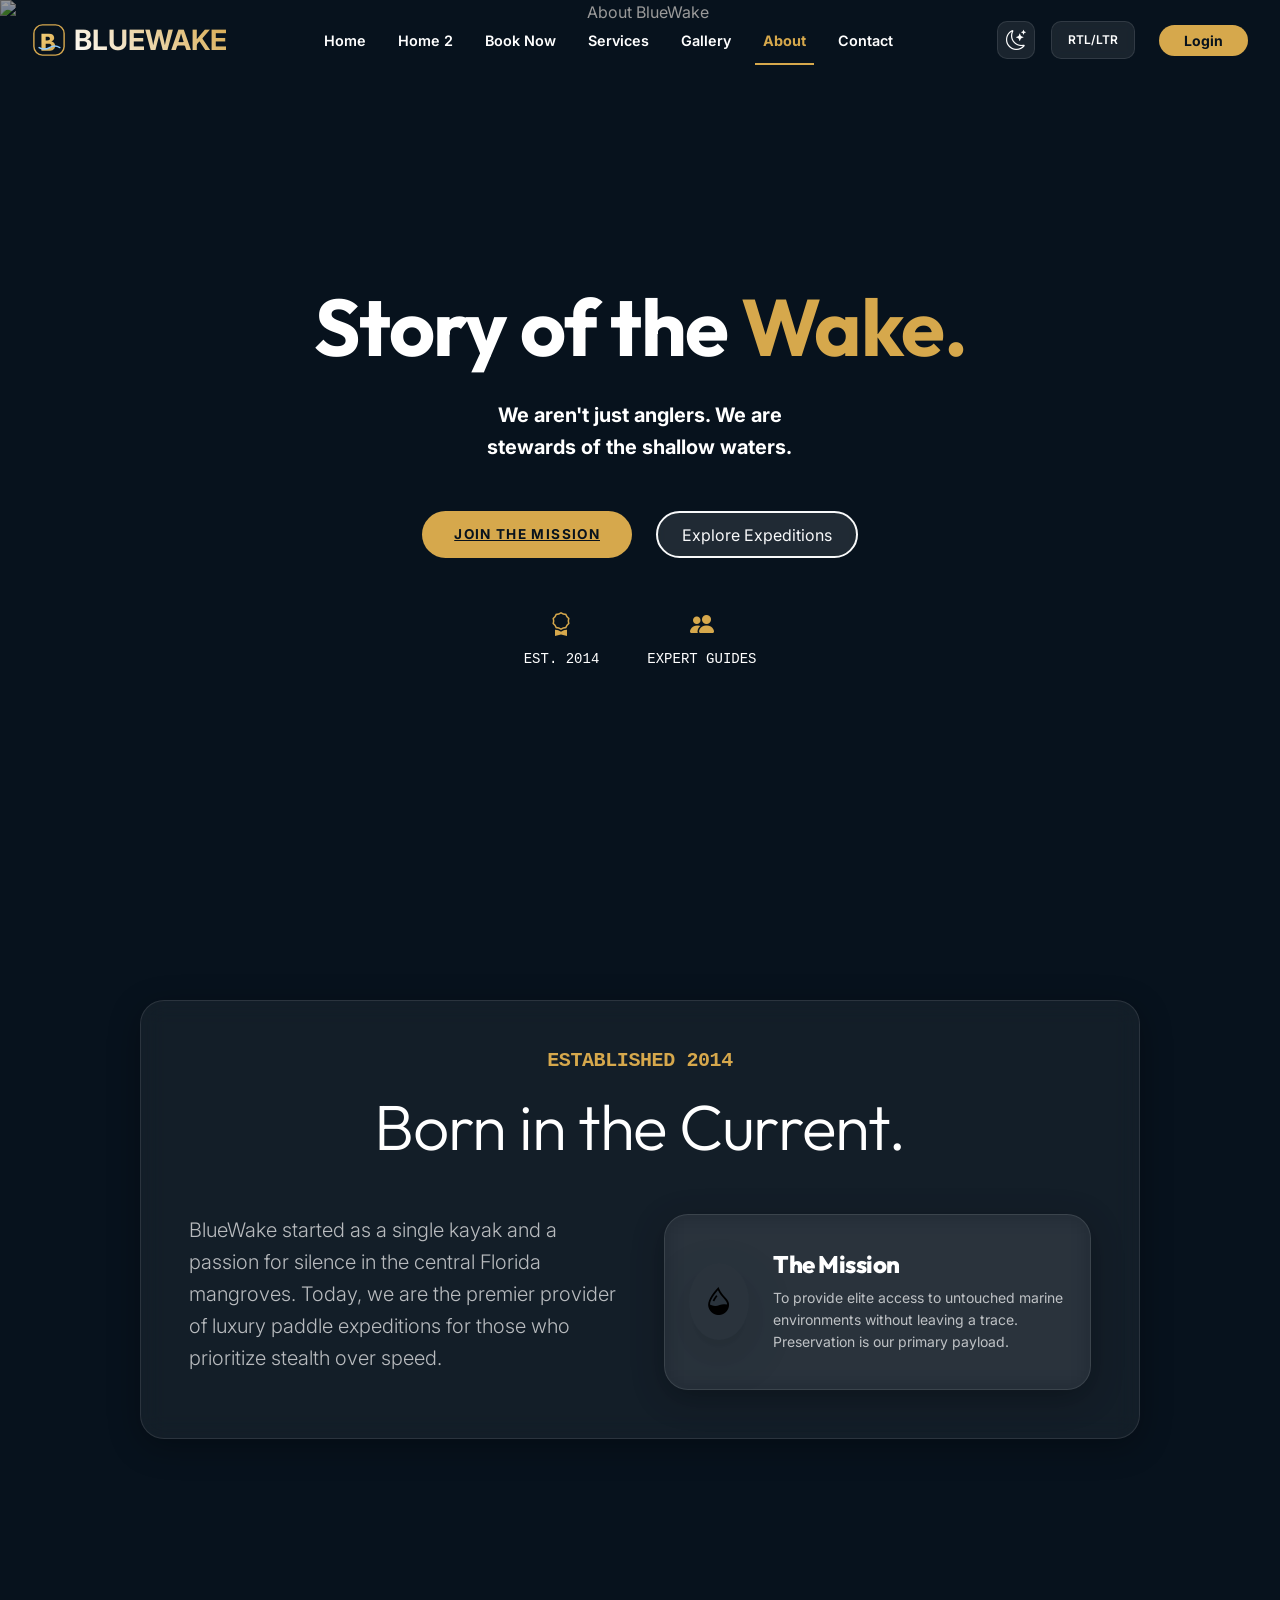
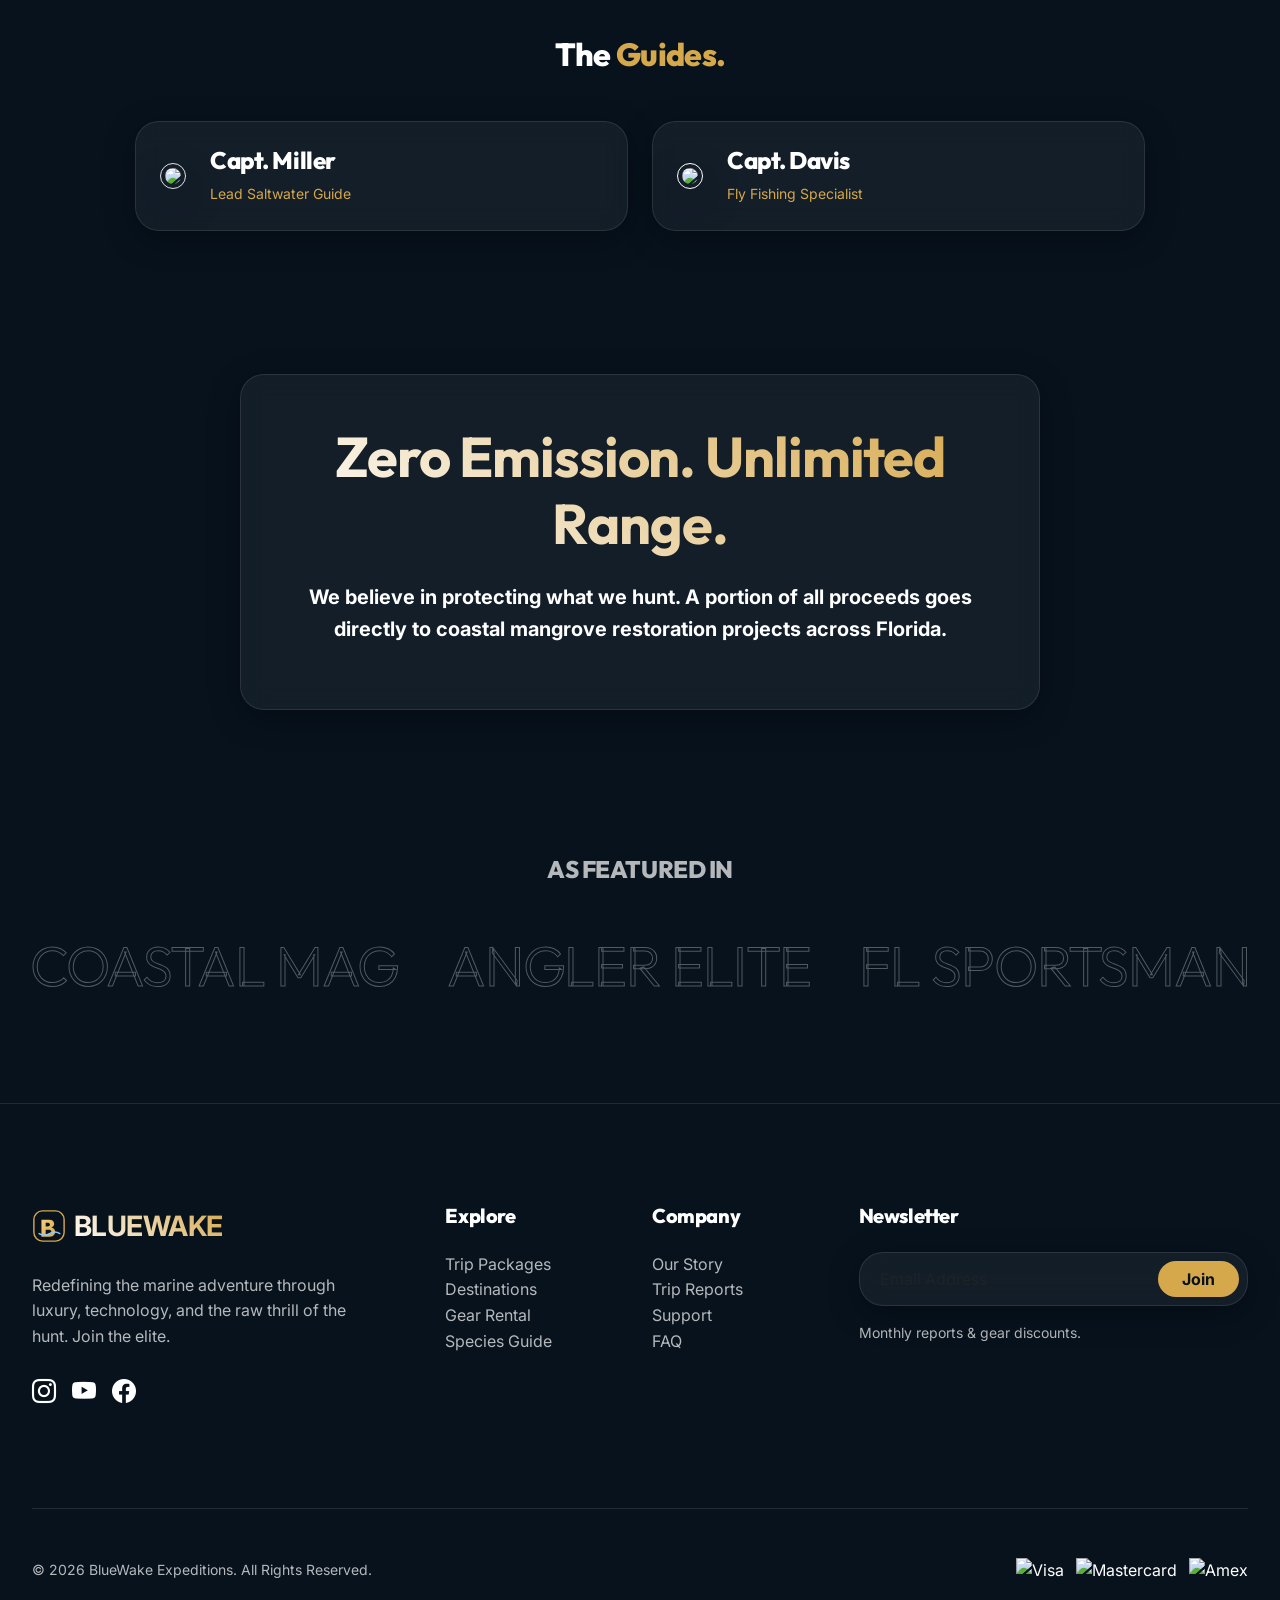
==== commit d801401e: "Fix overlapping cards in Base Hardware section on services page" ====
--- a/about.html
+++ b/about.html
@@ -195,9 +195,11 @@
         <div class="container-custom">
             <div class="row">
                 <div class="col-lg-4 mb-5">
-                    <h3 class="mb-4 d-flex align-items-center gap-2"><img src="assets/images/bluewake-logo.svg"
-                            alt="BlueWake logo" class="brand-logo footer-brand-logo"> <span
-                            class="fs-3 fw-bold text-gradient brand-wordmark">BLUEWAKE</span></h3>
+                    <a href="index.html" class="navbar-brand d-flex align-items-center mb-4 text-decoration-none">
+                        <img src="assets/images/bluewake-logo.svg" alt="BlueWake logo"
+                            class="brand-logo footer-brand-logo me-2">
+                        <span class="fs-3 fw-bold text-gradient brand-wordmark">BLUEWAKE</span>
+                    </a>
                     <p class="text-muted pe-lg-5">Redefining the marine adventure through luxury, technology, and the
                         raw thrill of the hunt. Join the elite.</p>
                     <div class="d-flex gap-3 mt-4">
@@ -237,7 +239,7 @@
             <hr class="my-5 border-secondary">
             <div class="row align-items-center">
                 <div class="col-md-6 text-center text-md-start">
-                    <p class="small text-muted mb-0">© 2024 BlueWake Expeditions. All Rights Reserved.</p>
+                    <p class="small text-muted mb-0">© 2026 BlueWake Expeditions. All Rights Reserved.</p>
                 </div>
                 <div class="col-md-6 text-center text-md-end mt-3 mt-md-0">
                     <img src="https://img.icons8.com/color/48/visa.png" alt="Visa" width="30">
--- a/assets/css/style.css
+++ b/assets/css/style.css
@@ -455,6 +455,13 @@
 
 [data-theme="light"] .hero-section .reveal {
     will-change: auto;
+}
+
+[data-theme="light"] .hero-section .text-gradient {
+    background: linear-gradient(45deg, #fff, var(--accent));
+    -webkit-background-clip: text;
+    background-clip: text;
+    -webkit-text-fill-color: transparent;
 }
 
 .text-gradient {
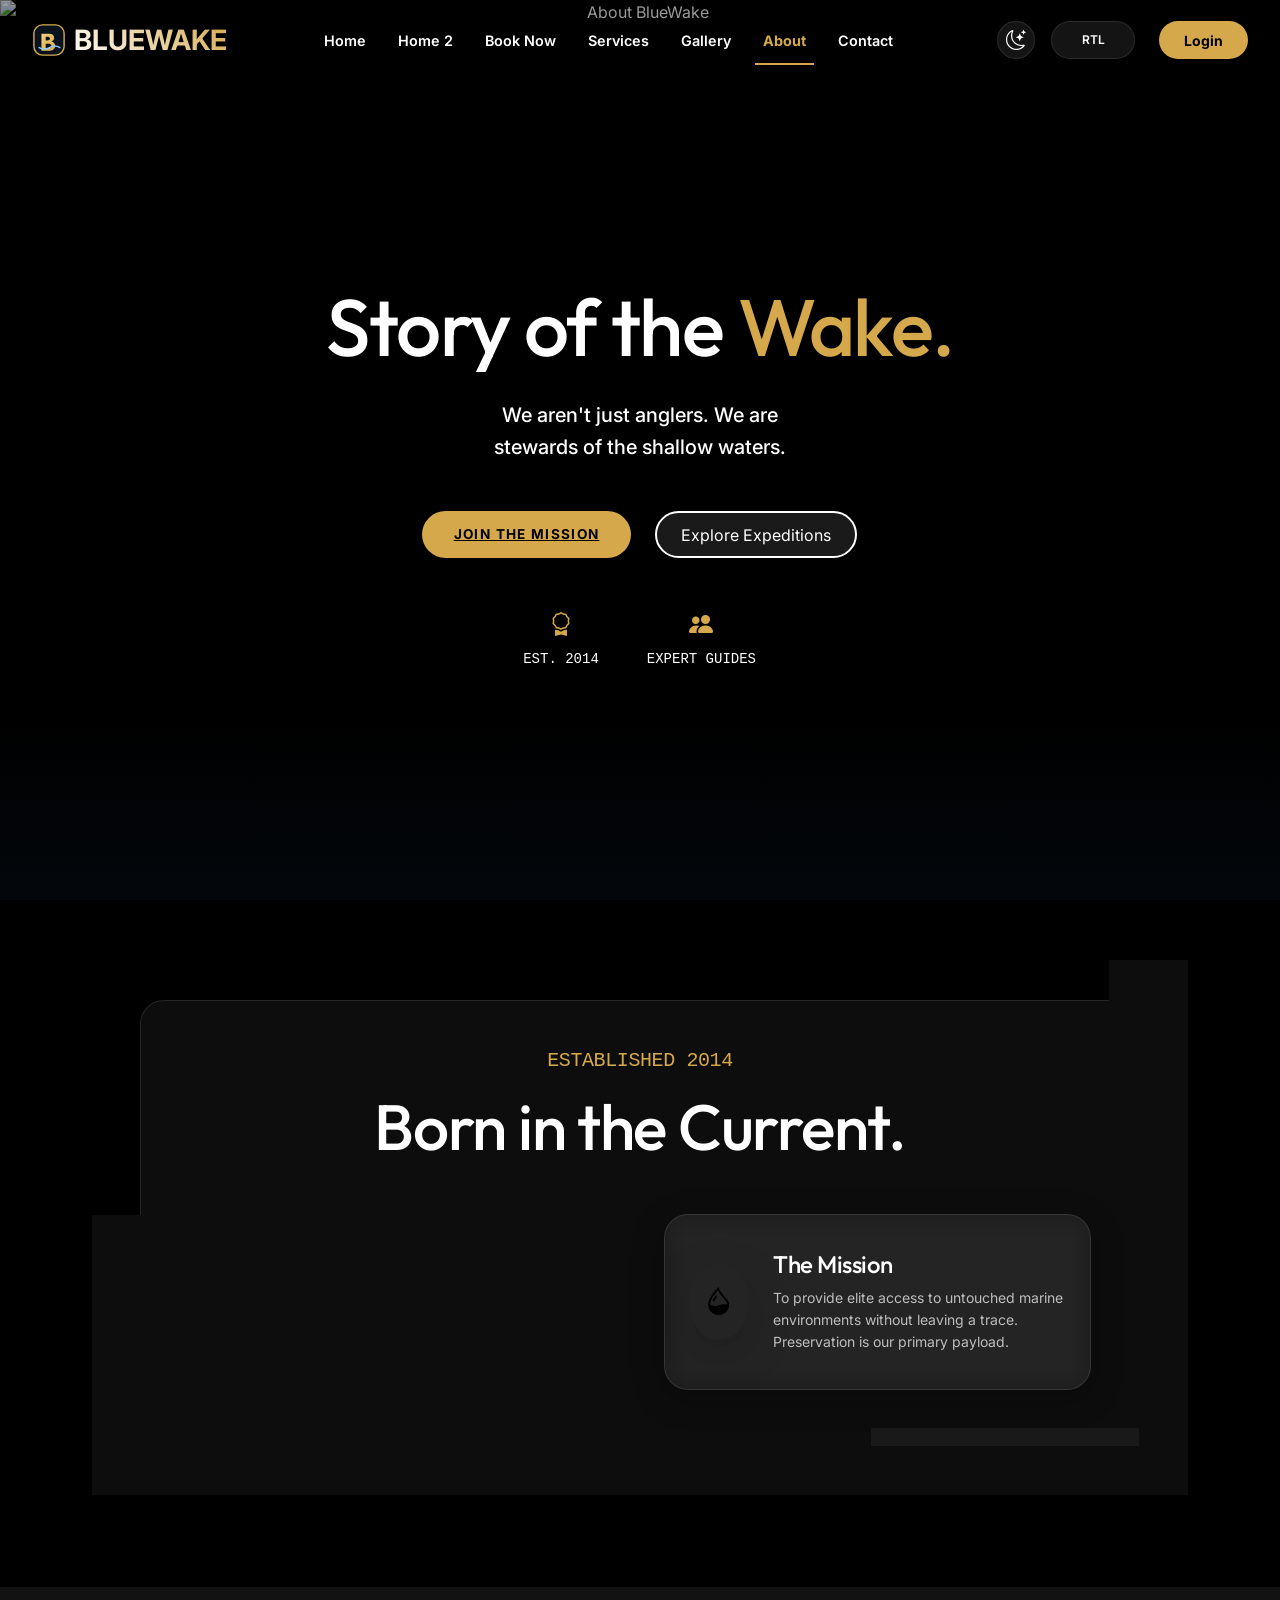
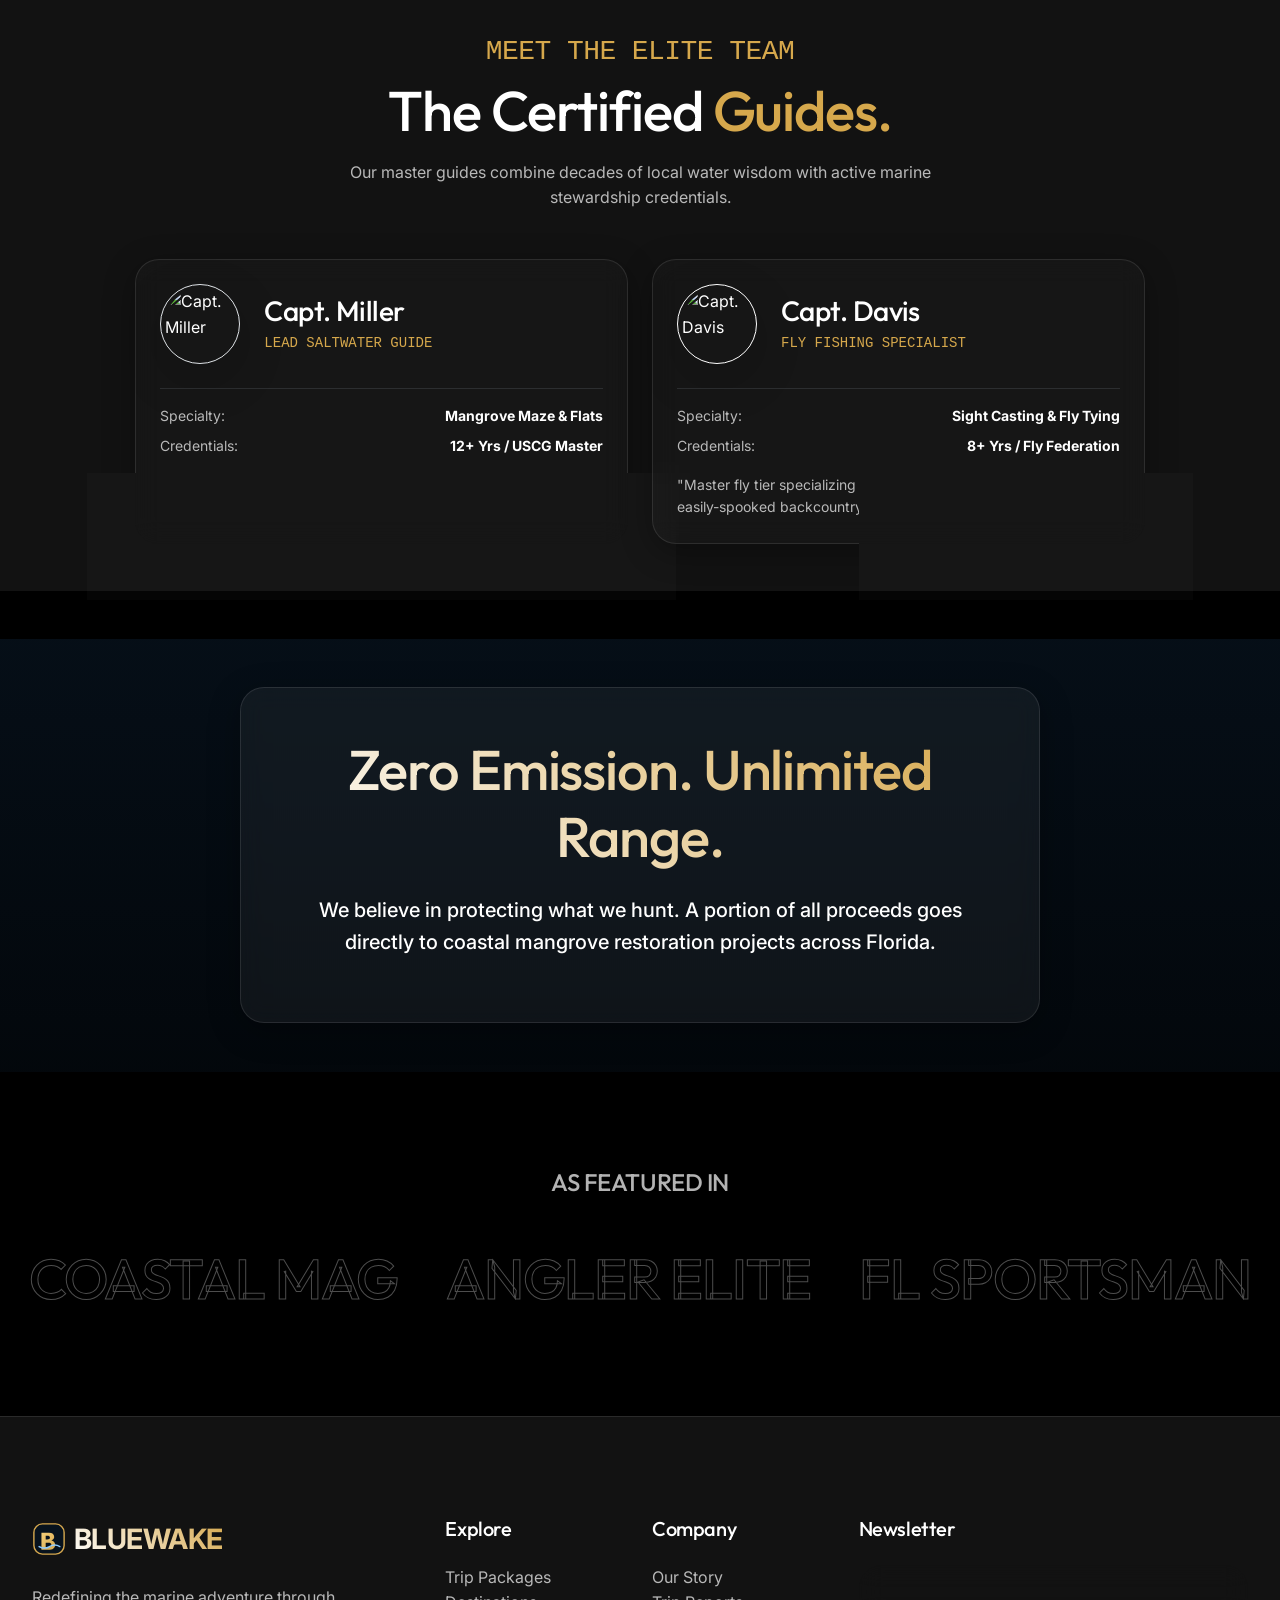
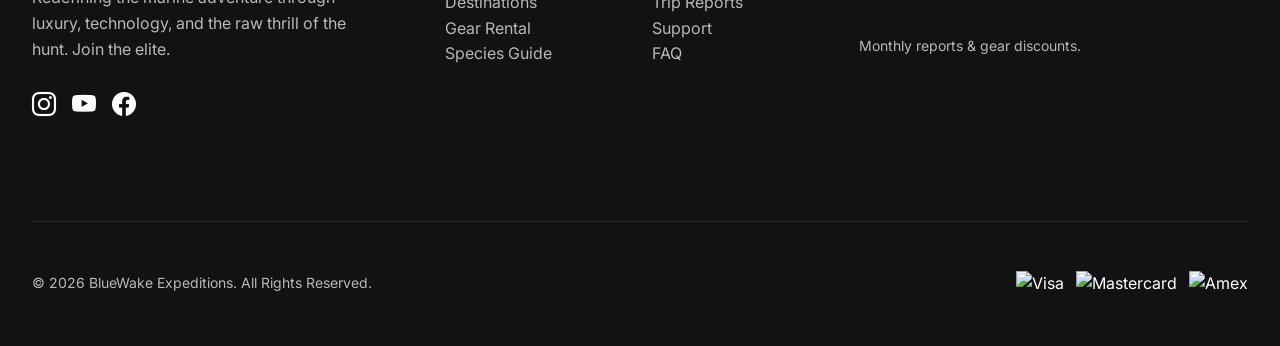
==== commit 70d395ae: "feat: enhance responsive alignments, remove watermarks, and improve theme styling" ====
--- a/about.html
+++ b/about.html
@@ -43,7 +43,7 @@
 
             <div class="d-none d-xl-flex align-items-center gap-3 ms-lg-4">
                 <button class="theme-toggle btn btn-link text-white p-0"><i class="bi bi-moon-stars fs-5"></i></button>
-                <button class="rtl-toggle btn btn-outline-light btn-sm px-3">RTL/LTR</button>
+                <button class="rtl-toggle btn btn-outline-light btn-sm px-3">RTL</button>
                 <a href="login.html" class="btn btn-accent rounded-pill px-4 btn-sm ms-2">Login</a>
             </div>
         </div>
@@ -75,7 +75,7 @@
                     <div class="d-flex gap-3">
                         <button class="theme-toggle btn btn-link text-white p-0"><i
                                 class="bi bi-moon-stars fs-5"></i></button>
-                        <button class="rtl-toggle btn btn-outline-light btn-sm px-3">RTL/LTR</button>
+                        <button class="rtl-toggle btn btn-outline-light btn-sm px-3">RTL</button>
                     </div>
                 </div>
                 <a class="btn btn-accent w-100 rounded-pill" href="login.html">Login</a>
@@ -84,7 +84,7 @@
     </div>
 
     <section class="hero-section text-center overflow-hidden">
-        <img src="https://images.pexels.com/photos/6230024/pexels-photo-6230024.jpeg?auto=compress&cs=tinysrgb&dpr=1&w=500"
+        <img src="https://i.pinimg.com/1200x/dc/42/21/dc422149f2750a79572d0d4ade0eb598.jpg"
             alt="About BlueWake" class="hero-video-bg">
         <div class="hero-overlay"></div>
         <div class="container-custom z-1">
@@ -141,28 +141,60 @@
         </div>
     </section>
 
-    <!-- Section 2 -->
+    <!-- Section 2: Certified Guides -->
     <section class="py-4 bg-card mt-5 about-guides-section">
         <div class="container-custom py-4 reveal">
-            <h2 class="text-center mb-5">The <span class="text-accent">Guides.</span></h2>
+            <div class="text-center mb-5">
+                <h3 class="text-accent font-monospace mb-2 text-uppercase tracking-widest fw-bold fs-3">Meet the Elite Team</h3>
+                <h2 class="display-4 text-center">The Certified <span class="text-accent">Guides.</span></h2>
+                <p class="text-muted mx-auto col-lg-6 mt-3">Our master guides combine decades of local water wisdom with active marine stewardship credentials.</p>
+            </div>
+            
             <div class="row g-4 justify-content-center">
-                <div class="col-md-5 hover-tilt">
-                    <div class="glass-panel d-flex align-items-center p-4 h-100">
-                        <img src="https://images.unsplash.com/photo-1506744038136-46273834b3fb?w=100&h=100&fit=crop"
-                            class="rounded-circle shadow-lg me-4 border border-accent p-1">
-                        <div>
-                            <h4>Capt. Miller</h4>
-                            <p class="text-accent small mb-0">Lead Saltwater Guide</p>
-                        </div>
-                    </div>
-                </div>
-                <div class="col-md-5 hover-tilt">
-                    <div class="glass-panel d-flex align-items-center p-4 h-100 border-accent">
-                        <img src="https://images.unsplash.com/photo-1544526226-d4568090ffb8?w=100&h=100&fit=crop"
-                            class="rounded-circle shadow-lg me-4 border border-white p-1">
-                        <div>
-                            <h4>Capt. Davis</h4>
-                            <p class="text-accent small mb-0">Fly Fishing Specialist</p>
+                <div class="col-md-6 col-lg-5 hover-tilt">
+                    <div class="glass-panel p-4 h-100 d-flex flex-column justify-content-between border-accent" style="background: rgba(255, 255, 255, 0.02);">
+                        <div class="d-flex align-items-center mb-4">
+                            <img src="https://images.unsplash.com/photo-1566492031773-4f4e44671857?w=120&h=120&fit=crop"
+                                class="rounded-circle shadow-lg me-4 border border-accent p-1" style="width: 80px; height: 80px; object-fit: cover;" alt="Capt. Miller">
+                            <div>
+                                <h3 class="text-white mb-1">Capt. Miller</h3>
+                                <p class="text-accent small mb-0 font-monospace text-uppercase">Lead Saltwater Guide</p>
+                            </div>
+                        </div>
+                        <div class="border-top border-secondary border-opacity-25 pt-3">
+                            <div class="d-flex justify-content-between mb-2 small text-muted">
+                                <span>Specialty:</span>
+                                <span class="text-white fw-bold">Mangrove Maze & Flats</span>
+                            </div>
+                            <div class="d-flex justify-content-between mb-3 small text-muted">
+                                <span>Credentials:</span>
+                                <span class="text-white fw-bold">12+ Yrs / USCG Master</span>
+                            </div>
+                            <p class="text-muted small mb-0">"Lifelong coastal angler dedicated to silent shallow-water tracking and marine habitat conservation."</p>
+                        </div>
+                    </div>
+                </div>
+                
+                <div class="col-md-6 col-lg-5 hover-tilt">
+                    <div class="glass-panel p-4 h-100 d-flex flex-column justify-content-between border-accent" style="background: rgba(255, 255, 255, 0.02);">
+                        <div class="d-flex align-items-center mb-4">
+                            <img src="https://images.unsplash.com/photo-1500648767791-00dcc994a43e?w=120&h=120&fit=crop"
+                                class="rounded-circle shadow-lg me-4 border border-white p-1" style="width: 80px; height: 80px; object-fit: cover;" alt="Capt. Davis">
+                            <div>
+                                <h3 class="text-white mb-1">Capt. Davis</h3>
+                                <p class="text-accent small mb-0 font-monospace text-uppercase">Fly Fishing Specialist</p>
+                            </div>
+                        </div>
+                        <div class="border-top border-secondary border-opacity-25 pt-3">
+                            <div class="d-flex justify-content-between mb-2 small text-muted">
+                                <span>Specialty:</span>
+                                <span class="text-white fw-bold">Sight Casting & Fly Tying</span>
+                            </div>
+                            <div class="d-flex justify-content-between mb-3 small text-muted">
+                                <span>Credentials:</span>
+                                <span class="text-white fw-bold">8+ Yrs / Fly Federation</span>
+                            </div>
+                            <p class="text-muted small mb-0">"Master fly tier specializing in absolute stealth presentations for easily-spooked backcountry game."</p>
                         </div>
                     </div>
                 </div>
@@ -255,4 +287,4 @@
     <script src="assets/js/main.js"></script>
 </body>
 
-</html>+</html>
--- a/assets/css/style.css
+++ b/assets/css/style.css
@@ -1,4 +1,4 @@
-@import url('https://fonts.googleapis.com/css2?family=Outfit:wght@300;400;600;800&family=Inter:wght@300;400;600&display=swap');
+@import url('https://fonts.googleapis.com/css2?family=Outfit:wght@300;400;500;600;800&family=Inter:wght@300;400;500;600&display=swap');
 
 :root {
     /* Primary Deep Ocean */
@@ -22,8 +22,8 @@
     --accent: hsl(var(--gold-h), var(--gold-s), var(--gold-l));
     --accent-glow: hsla(var(--gold-h), var(--gold-s), var(--gold-l), 0.3);
 
-    --bg-deep: #07121D;
-    --bg-card: rgba(18, 48, 71, 0.4);
+    --bg-deep: #000000;
+    --bg-card: rgba(255, 255, 255, 0.04);
     --text-main: #ffffff;
     --text-muted: rgba(255, 255, 255, 0.7);
     --glass-border: rgba(255, 255, 255, 0.1);
@@ -132,10 +132,35 @@
 h3,
 h4,
 h5,
-h6 {
+h6,
+.h1,
+.h2,
+.h3,
+.h4,
+.h5,
+.h6,
+h1.fw-bold,
+h2.fw-bold,
+h3.fw-bold,
+h4.fw-bold,
+h5.fw-bold,
+h6.fw-bold,
+[class*="display-"] {
     font-family: 'Outfit', sans-serif;
-    font-weight: 800;
+    font-weight: 500 !important;
     letter-spacing: -0.02em;
+}
+
+/* Ensure paragraph and subheading font weights are between 400 and 550 for readability and hierarchy */
+.lead,
+.subheading,
+.subtitle,
+p.fw-bold,
+.lead.fw-bold,
+.small.fw-bold,
+span.fw-bold.small,
+div.fw-bold.small {
+    font-weight: 500 !important;
 }
 
 .brand-logo {
@@ -250,6 +275,10 @@
     position: relative;
     overflow: hidden;
     z-index: 1;
+    display: inline-flex;
+    align-items: center;
+    justify-content: center;
+    text-align: center;
 }
 
 .btn-marine:hover {
@@ -321,13 +350,25 @@
     width: 100%;
 }
 
-.navbar-marine .btn-accent,
+.navbar-marine .btn-accent {
+    border: 1px solid transparent;
+    height: 38px;
+    display: inline-flex;
+    align-items: center;
+    justify-content: center;
+}
+
 .offcanvas .btn-accent {
     border: 1px solid transparent;
 }
 
 .navbar-marine .btn-accent:hover,
-.navbar-marine .btn-accent:focus-visible,
+.navbar-marine .btn-accent:focus-visible {
+    background: #ffffff;
+    color: var(--primary) !important;
+    border-color: var(--accent);
+}
+
 .offcanvas .btn-accent:hover,
 .offcanvas .btn-accent:focus-visible {
     background: #ffffff;
@@ -393,6 +434,21 @@
     overflow: hidden;
     padding-top: 80px;
     padding-bottom: 30px;
+}
+
+.hero-section .btn-outline-light,
+[data-theme="light"] .hero-section .btn-outline-light {
+    color: #ffffff !important;
+    border-color: #ffffff !important;
+    background: rgba(255, 255, 255, 0.1) !important;
+    backdrop-filter: blur(5px);
+}
+
+.hero-section .btn-outline-light:hover,
+[data-theme="light"] .hero-section .btn-outline-light:hover {
+    background-color: #ffffff !important;
+    color: #000000 !important;
+    border-color: #ffffff !important;
 }
 
 @media (max-width: 768px) {
@@ -871,7 +927,7 @@
 .parallax-bg .text-muted,
 .hero-section .text-white-50,
 .parallax-bg .text-white-50 {
-    font-weight: 700 !important;
+    font-weight: 500 !important;
     color: #ffffff !important;
 }
 
@@ -1094,4 +1150,253 @@
 
 .bg-tropical {
     background: linear-gradient(135deg, #07121D 0%, #051a1a 100%);
+}
+
+/* Dark Mode Section Backgrounds (Alternate Black and Dark Grey) */
+[data-theme="dark"] body,
+html:not([data-theme="light"]) body {
+    background-color: #000000;
+}
+
+[data-theme="dark"] .bg-conservation,
+[data-theme="dark"] .bg-elite,
+[data-theme="dark"] .bg-tropical,
+[data-theme="dark"] .bg-deep,
+html:not([data-theme="light"]) .bg-conservation,
+html:not([data-theme="light"]) .bg-elite,
+html:not([data-theme="light"]) .bg-tropical,
+html:not([data-theme="light"]) .bg-deep {
+    background: #000000 !important;
+}
+
+[data-theme="dark"] .bg-card,
+[data-theme="dark"] .bg-marine-alt,
+[data-theme="dark"] .bg-tech,
+[data-theme="dark"] .bg-stealth,
+html:not([data-theme="light"]) .bg-card,
+html:not([data-theme="light"]) .bg-marine-alt,
+html:not([data-theme="light"]) .bg-tech,
+html:not([data-theme="light"]) .bg-stealth {
+    background: #121212 !important;
+}
+
+[data-theme="dark"] footer,
+html:not([data-theme="light"]) footer {
+    background: #121212 !important;
+}
+
+/* Light Mode Section Backgrounds (White and Light Grey Alternate) */
+[data-theme="light"] body {
+    background-color: #f8fafc !important;
+}
+
+[data-theme="light"] .bg-conservation,
+[data-theme="light"] .bg-elite,
+[data-theme="light"] .bg-tropical,
+[data-theme="light"] .bg-deep {
+    background: #ffffff !important;
+    color: #0f172a !important;
+}
+
+[data-theme="light"] .bg-card,
+[data-theme="light"] .bg-marine-alt,
+[data-theme="light"] .bg-tech,
+[data-theme="light"] .bg-stealth {
+    background: #f1f5f9 !important;
+    color: #0f172a !important;
+}
+
+[data-theme="light"] footer {
+    background: #f1f5f9 !important;
+    color: #0f172a !important;
+}
+
+/* Force dark text for readability in light mode sections */
+[data-theme="light"] .bg-conservation,
+[data-theme="light"] .bg-elite,
+[data-theme="light"] .bg-tropical,
+[data-theme="light"] .bg-deep,
+[data-theme="light"] .bg-card,
+[data-theme="light"] .bg-marine-alt,
+[data-theme="light"] .bg-tech,
+[data-theme="light"] .bg-stealth {
+    color: #334155 !important;
+}
+
+[data-theme="light"] .bg-conservation h1,
+[data-theme="light"] .bg-conservation h2,
+[data-theme="light"] .bg-conservation h3,
+[data-theme="light"] .bg-conservation h4,
+[data-theme="light"] .bg-conservation h5,
+[data-theme="light"] .bg-conservation h6,
+[data-theme="light"] .bg-conservation .display-1,
+[data-theme="light"] .bg-conservation .display-2,
+[data-theme="light"] .bg-conservation .display-3,
+[data-theme="light"] .bg-conservation .display-4,
+[data-theme="light"] .bg-conservation .display-5,
+[data-theme="light"] .bg-conservation .display-6,
+[data-theme="light"] .bg-conservation p,
+[data-theme="light"] .bg-conservation .text-white,
+[data-theme="light"] .bg-conservation .text-white-50,
+[data-theme="light"] .bg-elite h1,
+[data-theme="light"] .bg-elite h2,
+[data-theme="light"] .bg-elite h3,
+[data-theme="light"] .bg-elite h4,
+[data-theme="light"] .bg-elite h5,
+[data-theme="light"] .bg-elite h6,
+[data-theme="light"] .bg-elite .display-1,
+[data-theme="light"] .bg-elite .display-2,
+[data-theme="light"] .bg-elite .display-3,
+[data-theme="light"] .bg-elite .display-4,
+[data-theme="light"] .bg-elite .display-5,
+[data-theme="light"] .bg-elite .display-6,
+[data-theme="light"] .bg-elite p,
+[data-theme="light"] .bg-elite .text-white,
+[data-theme="light"] .bg-elite .text-white-50,
+[data-theme="light"] .bg-tropical h1,
+[data-theme="light"] .bg-tropical h2,
+[data-theme="light"] .bg-tropical h3,
+[data-theme="light"] .bg-tropical h4,
+[data-theme="light"] .bg-tropical h5,
+[data-theme="light"] .bg-tropical h6,
+[data-theme="light"] .bg-tropical .display-1,
+[data-theme="light"] .bg-tropical .display-2,
+[data-theme="light"] .bg-tropical .display-3,
+[data-theme="light"] .bg-tropical .display-4,
+[data-theme="light"] .bg-tropical .display-5,
+[data-theme="light"] .bg-tropical .display-6,
+[data-theme="light"] .bg-tropical p,
+[data-theme="light"] .bg-tropical .text-white,
+[data-theme="light"] .bg-tropical .text-white-50,
+[data-theme="light"] .bg-deep h1,
+[data-theme="light"] .bg-deep h2,
+[data-theme="light"] .bg-deep h3,
+[data-theme="light"] .bg-deep h4,
+[data-theme="light"] .bg-deep h5,
+[data-theme="light"] .bg-deep h6,
+[data-theme="light"] .bg-deep .display-1,
+[data-theme="light"] .bg-deep .display-2,
+[data-theme="light"] .bg-deep .display-3,
+[data-theme="light"] .bg-deep .display-4,
+[data-theme="light"] .bg-deep .display-5,
+[data-theme="light"] .bg-deep .display-6,
+[data-theme="light"] .bg-deep p,
+[data-theme="light"] .bg-deep .text-white,
+[data-theme="light"] .bg-deep .text-white-50,
+[data-theme="light"] .bg-card h1,
+[data-theme="light"] .bg-card h2,
+[data-theme="light"] .bg-card h3,
+[data-theme="light"] .bg-card h4,
+[data-theme="light"] .bg-card h5,
+[data-theme="light"] .bg-card h6,
+[data-theme="light"] .bg-card .display-1,
+[data-theme="light"] .bg-card .display-2,
+[data-theme="light"] .bg-card .display-3,
+[data-theme="light"] .bg-card .display-4,
+[data-theme="light"] .bg-card .display-5,
+[data-theme="light"] .bg-card .display-6,
+[data-theme="light"] .bg-card p,
+[data-theme="light"] .bg-card .text-white,
+[data-theme="light"] .bg-card .text-white-50,
+[data-theme="light"] .bg-marine-alt h1,
+[data-theme="light"] .bg-marine-alt h2,
+[data-theme="light"] .bg-marine-alt h3,
+[data-theme="light"] .bg-marine-alt h4,
+[data-theme="light"] .bg-marine-alt h5,
+[data-theme="light"] .bg-marine-alt h6,
+[data-theme="light"] .bg-marine-alt .display-1,
+[data-theme="light"] .bg-marine-alt .display-2,
+[data-theme="light"] .bg-marine-alt .display-3,
+[data-theme="light"] .bg-marine-alt .display-4,
+[data-theme="light"] .bg-marine-alt .display-5,
+[data-theme="light"] .bg-marine-alt .display-6,
+[data-theme="light"] .bg-marine-alt p,
+[data-theme="light"] .bg-marine-alt .text-white,
+[data-theme="light"] .bg-marine-alt .text-white-50,
+[data-theme="light"] .bg-tech h1,
+[data-theme="light"] .bg-tech h2,
+[data-theme="light"] .bg-tech h3,
+[data-theme="light"] .bg-tech h4,
+[data-theme="light"] .bg-tech h5,
+[data-theme="light"] .bg-tech h6,
+[data-theme="light"] .bg-tech .display-1,
+[data-theme="light"] .bg-tech .display-2,
+[data-theme="light"] .bg-tech .display-3,
+[data-theme="light"] .bg-tech .display-4,
+[data-theme="light"] .bg-tech .display-5,
+[data-theme="light"] .bg-tech .display-6,
+[data-theme="light"] .bg-tech p,
+[data-theme="light"] .bg-tech .text-white,
+[data-theme="light"] .bg-tech .text-white-50,
+[data-theme="light"] .bg-stealth h1,
+[data-theme="light"] .bg-stealth h2,
+[data-theme="light"] .bg-stealth h3,
+[data-theme="light"] .bg-stealth h4,
+[data-theme="light"] .bg-stealth h5,
+[data-theme="light"] .bg-stealth h6,
+[data-theme="light"] .bg-stealth .display-1,
+[data-theme="light"] .bg-stealth .display-2,
+[data-theme="light"] .bg-stealth .display-3,
+[data-theme="light"] .bg-stealth .display-4,
+[data-theme="light"] .bg-stealth .display-5,
+[data-theme="light"] .bg-stealth .display-6,
+[data-theme="light"] .bg-stealth p,
+[data-theme="light"] .bg-stealth .text-white,
+[data-theme="light"] .bg-stealth .text-white-50 {
+    color: #0f172a !important;
+}
+
+[data-theme="light"] .bg-conservation .text-muted,
+[data-theme="light"] .bg-elite .text-muted,
+[data-theme="light"] .bg-tropical .text-muted,
+[data-theme="light"] .bg-deep .text-muted,
+[data-theme="light"] .bg-card .text-muted,
+[data-theme="light"] .bg-marine-alt .text-muted,
+[data-theme="light"] .bg-tech .text-muted,
+[data-theme="light"] .bg-stealth .text-muted {
+    color: #475569 !important;
+}
+
+[data-theme="light"] .trophy-room-caption {
+    color: #0f172a !important;
+}
+
+/* Footer email input and placeholder visibility in dark mode */
+html:not([data-theme="light"]) footer input[type="email"].form-control,
+html:not([data-theme="light"]) footer input[type="email"].form-control::placeholder {
+    color: #ffffff !important;
+    opacity: 1 !important;
+}
+
+/* Safety Protocols Card in book-now.html light mode */
+[data-theme="light"] .bg-tech .bg-dark {
+    background-color: #ffffff !important;
+}
+
+[data-theme="light"] .bg-tech .bg-dark .weather-safety-title {
+    color: #0f172a !important;
+}
+
+[data-theme="light"] .bg-tech .bg-dark p {
+    color: #475569 !important;
+}
+
+[data-theme="light"] .bg-tech .bg-dark .tech-glitch {
+    color: #0f172a !important;
+}
+
+/* Standardize Corner Radius for All Buttons, Containers, and Inputs */
+.btn,
+.btn-marine,
+.btn-outline-light,
+.btn-accent,
+.form-control,
+.glass-panel,
+.trip-card,
+.contact-card,
+.gallery-img,
+.rounded-4,
+.rounded-5,
+.rounded-pill {
+    border-radius: 24px !important;
 }
